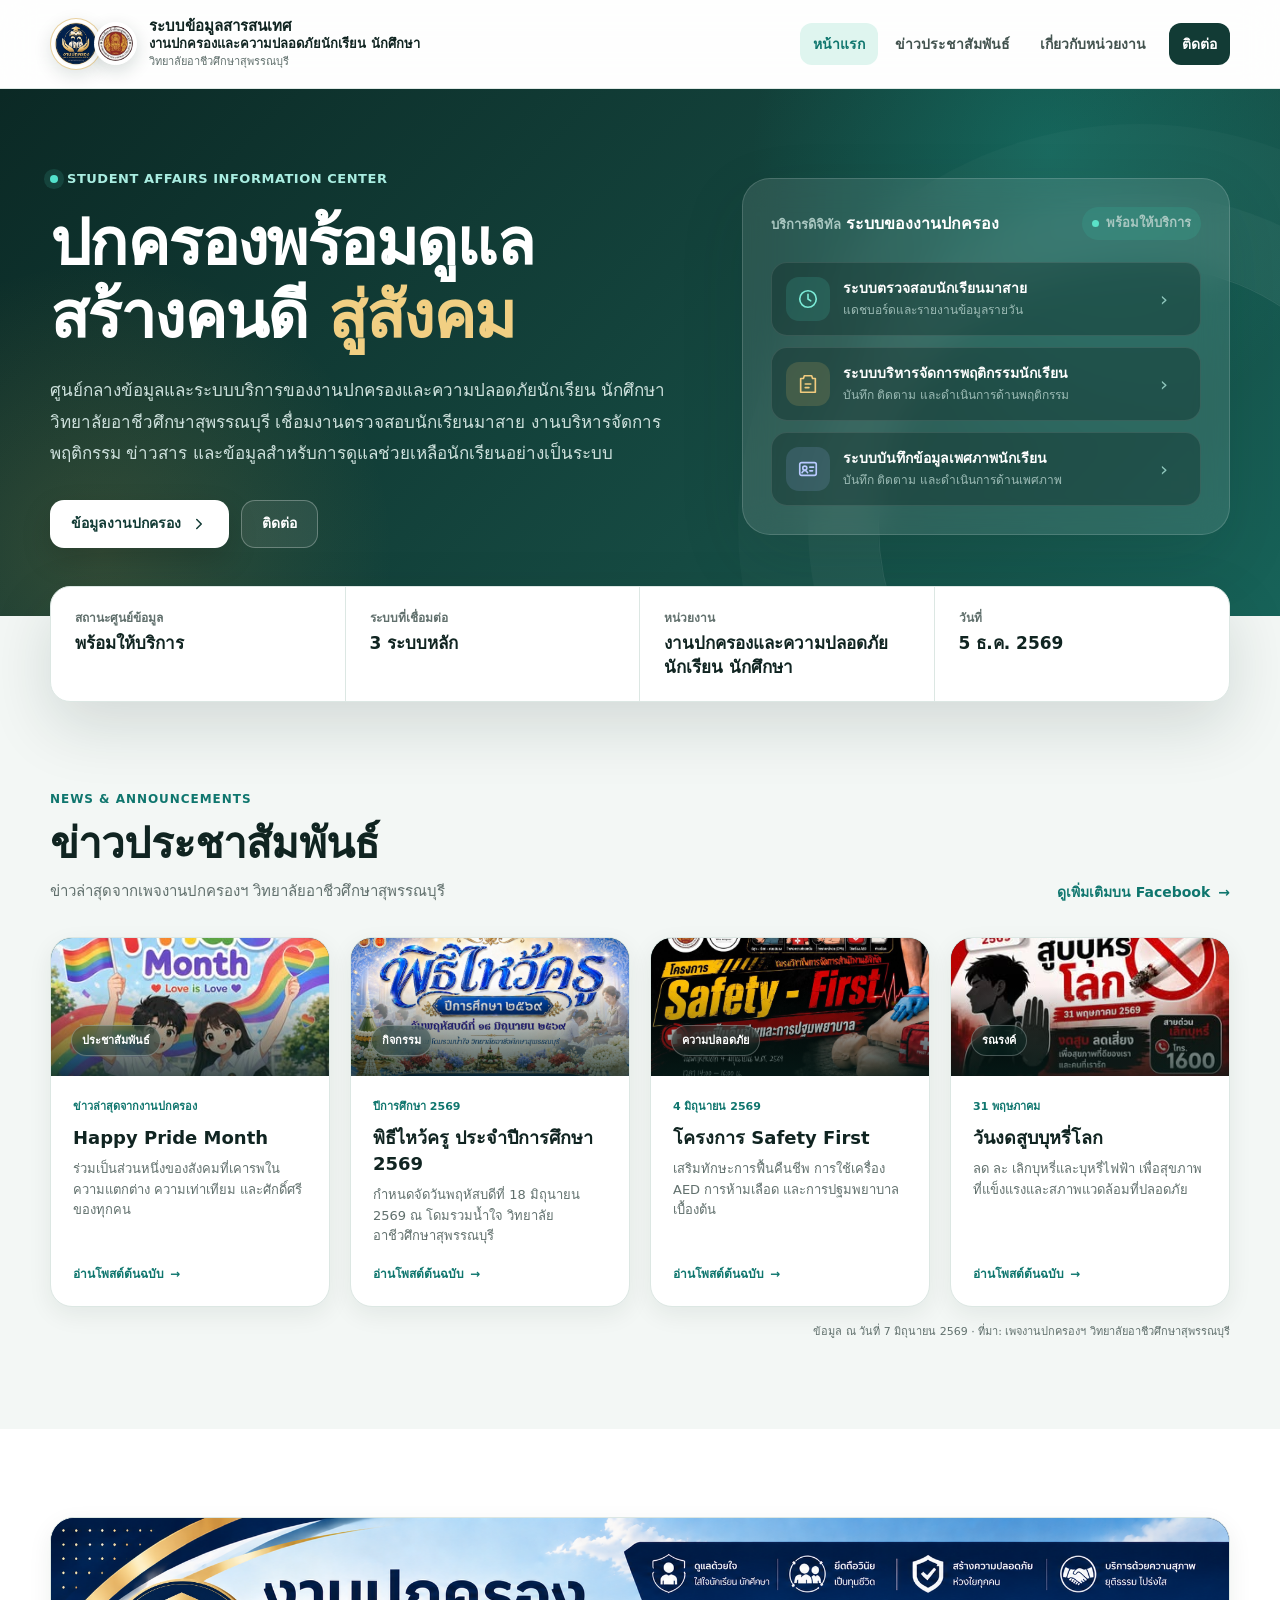
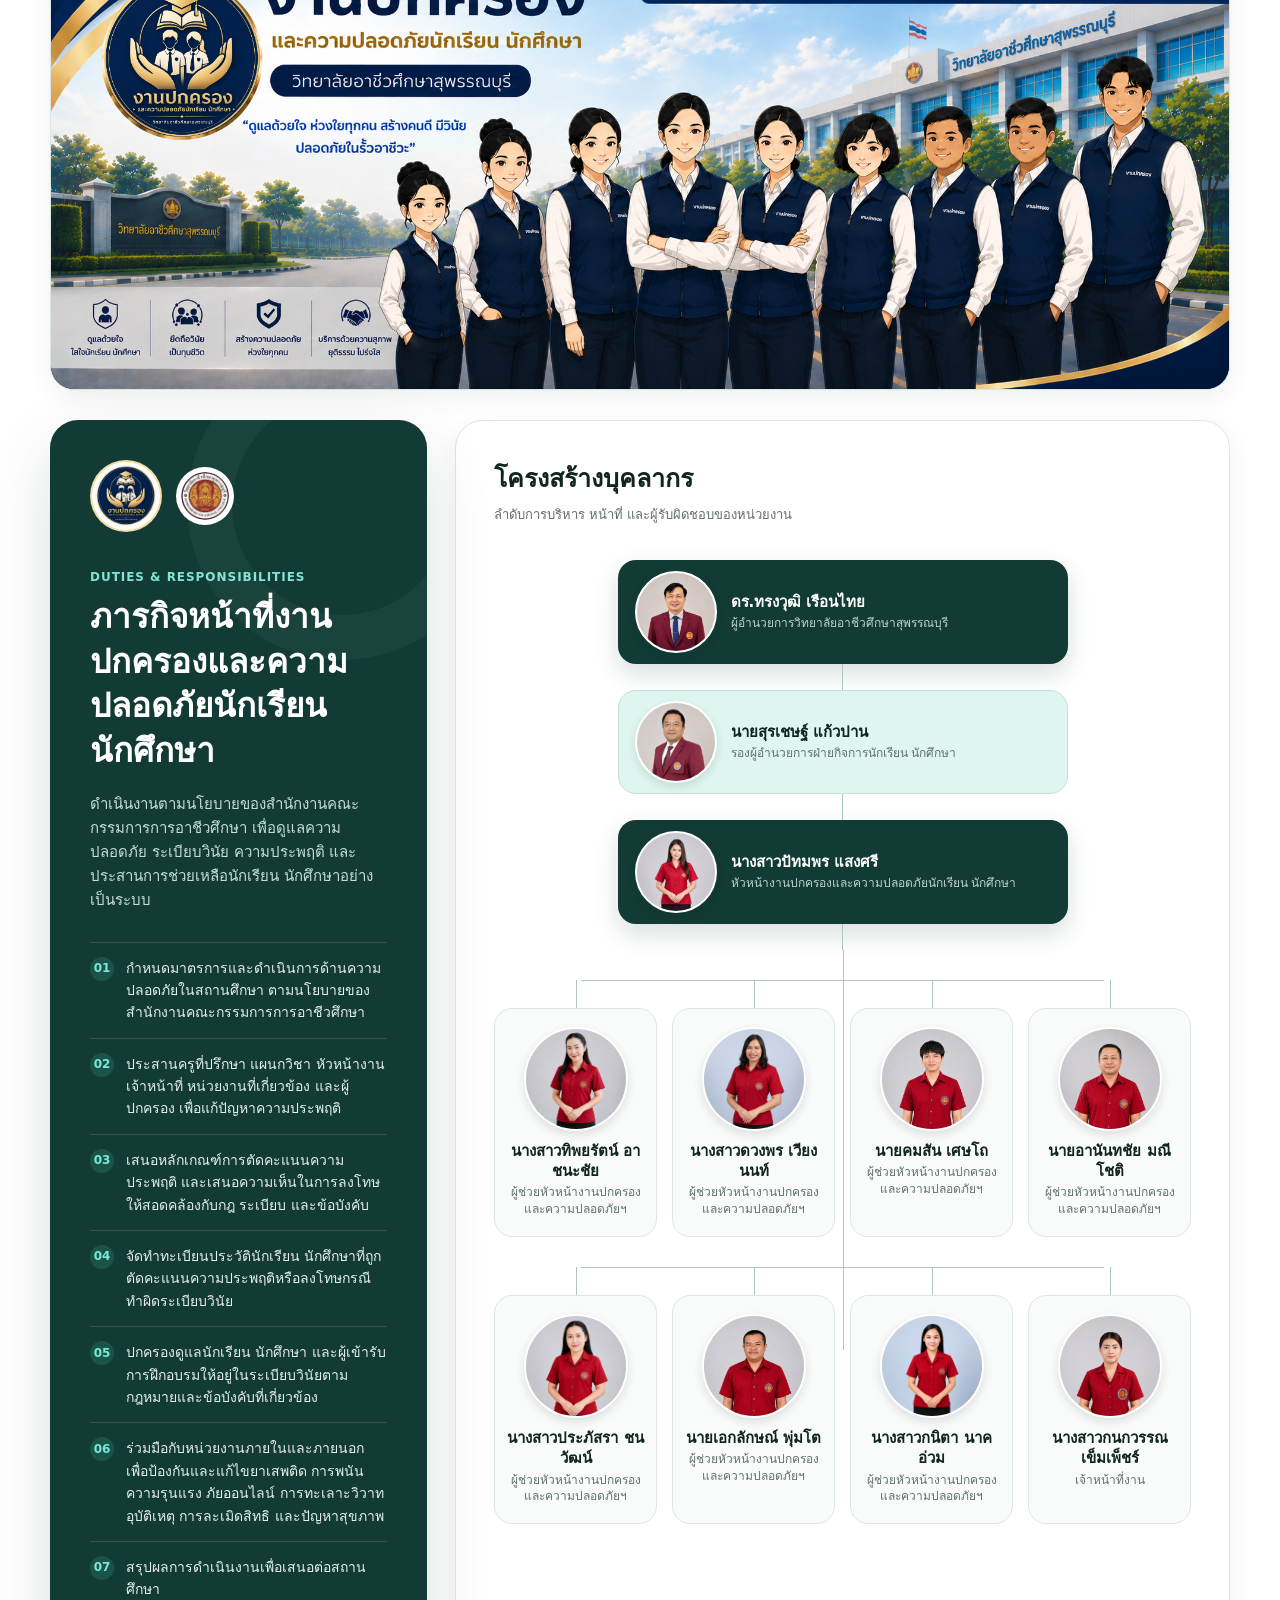
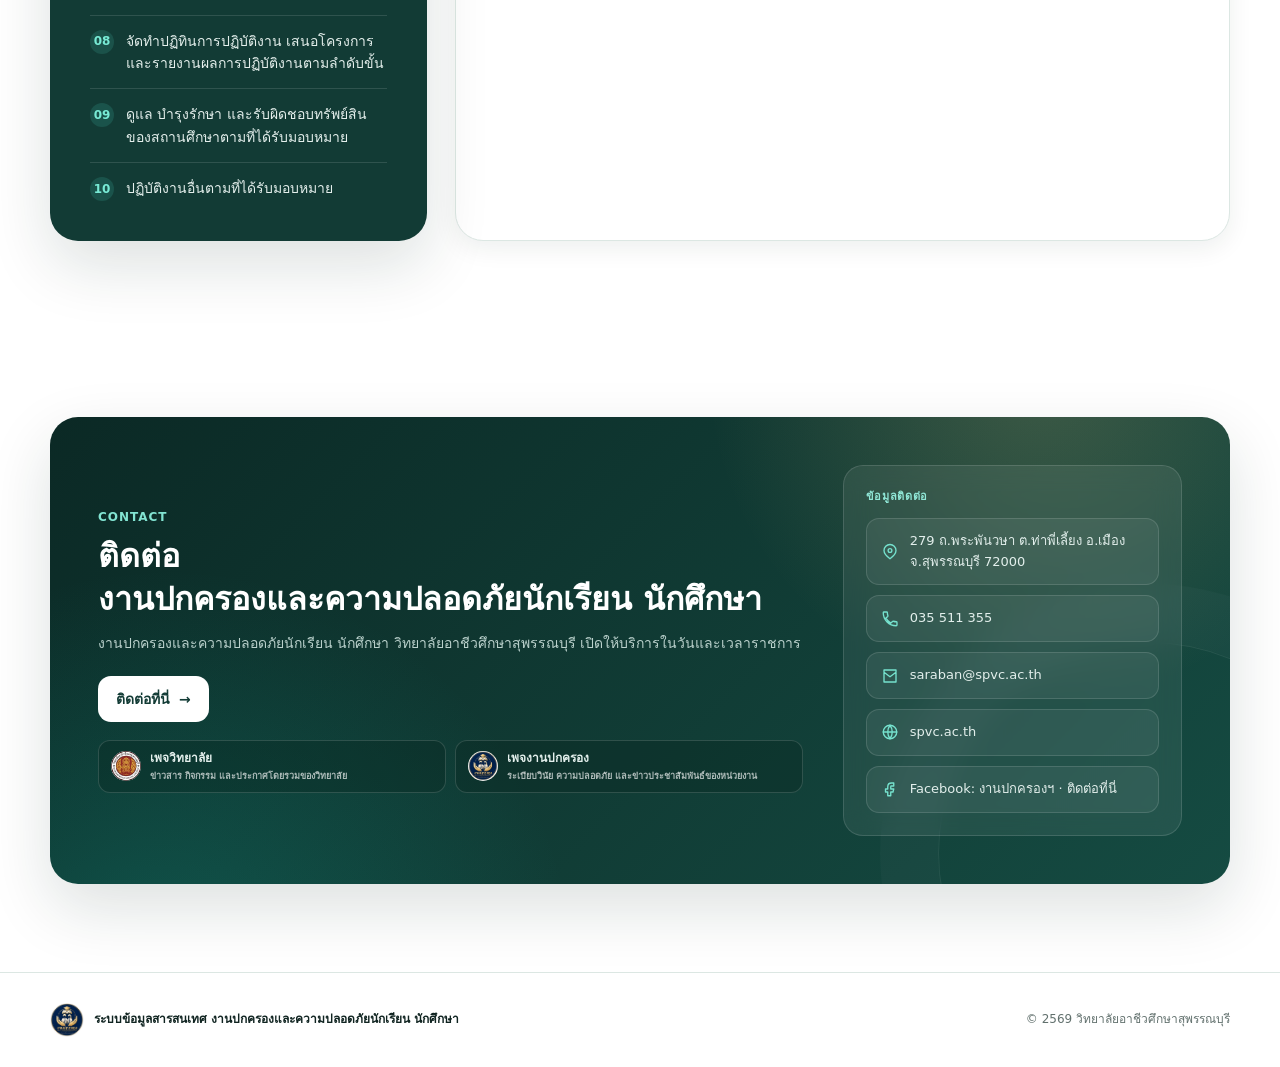
==== index.html @ fc7389e2 "html version 1" ====
<!doctype html>
<html lang="th">
<head>
  <meta charset="utf-8">
  <meta name="viewport" content="width=device-width, initial-scale=1">
  <meta name="theme-color" content="#102e2a">
  <meta name="description" content="ระบบข้อมูลสารสนเทศ งานปกครองและความปลอดภัยนักเรียน นักศึกษา วิทยาลัยอาชีวศึกษาสุพรรณบุรี">
  <title>ระบบข้อมูลสารสนเทศ | งานปกครองและความปลอดภัยนักเรียน นักศึกษา</title>
  <style>
    :root {
      --ink: #102421;
      --muted: #61706d;
      --paper: #ffffff;
      --canvas: #f3f7f5;
      --line: #dce7e3;
      --forest: #123b35;
      --forest-deep: #0b2925;
      --teal: #0f766e;
      --teal-bright: #14b8a6;
      --mint: #dff5ef;
      --gold: #d4a64a;
      --gold-soft: #faefd4;
      --blue: #3b70d4;
      --blue-soft: #e8effc;
      --shadow-sm: 0 8px 24px rgba(16, 36, 33, 0.07);
      --shadow-lg: 0 24px 64px rgba(11, 41, 37, 0.14);
      --radius: 22px;
      color-scheme: light;
      font-family: "Noto Sans Thai", "Leelawadee UI", Tahoma, ui-sans-serif, system-ui, sans-serif;
    }

    * {
      box-sizing: border-box;
    }

    html {
      scroll-behavior: smooth;
    }

    body {
      margin: 0;
      background: var(--canvas);
      color: var(--ink);
      line-height: 1.6;
    }

    body.menu-open {
      overflow: hidden;
    }

    a {
      color: inherit;
      text-decoration: none;
    }

    button {
      font: inherit;
    }

    img {
      display: block;
      max-width: 100%;
    }

    .container {
      width: min(1180px, calc(100% - 40px));
      margin: 0 auto;
    }

    .site-header {
      position: sticky;
      z-index: 50;
      top: 0;
      border-bottom: 1px solid rgba(220, 231, 227, 0.88);
      background: rgba(255, 255, 255, 0.88);
      backdrop-filter: blur(18px);
    }

    .header-inner {
      display: flex;
      min-height: 88px;
      align-items: center;
      justify-content: space-between;
      gap: 28px;
    }

    .brand {
      display: flex;
      min-width: 0;
      align-items: center;
      gap: 12px;
    }

    .brand-logos {
      display: flex;
      flex: 0 0 auto;
      align-items: center;
    }

    .brand-mark {
      width: 52px;
      height: 52px;
      padding: 3px;
      border: 1px solid rgba(212, 166, 74, 0.52);
      border-radius: 50%;
      background: #fff;
      object-fit: cover;
      box-shadow: 0 6px 18px rgba(11, 41, 37, 0.12);
    }

    .brand-mark.college {
      width: 43px;
      height: 43px;
      margin-left: -8px;
      border-color: #fff;
      box-shadow: 0 6px 18px rgba(11, 41, 37, 0.16);
    }

    .brand-copy {
      min-width: 0;
    }

    .brand-copy strong {
      display: block;
      max-width: 390px;
      font-size: 15px;
      line-height: 1.25;
    }

    .brand-copy span,
    .brand-copy small {
      display: block;
    }

    .brand-copy span {
      color: var(--ink);
      font-size: 13px;
      font-weight: 800;
      line-height: 1.3;
    }

    .brand-copy small {
      color: var(--muted);
      font-size: 11px;
    }

    .main-nav {
      display: flex;
      align-items: center;
      gap: 4px;
    }

    .main-nav a {
      padding: 10px 13px;
      border-radius: 12px;
      color: #43534f;
      font-size: 14px;
      font-weight: 700;
      transition: 180ms ease;
    }

    .main-nav a:hover,
    .main-nav a.active {
      background: var(--mint);
      color: var(--teal);
    }

    .nav-cta {
      margin-left: 6px;
      background: var(--forest) !important;
      color: #fff !important;
    }

    .nav-cta:hover {
      background: var(--teal) !important;
      transform: translateY(-1px);
    }

    .menu-button {
      display: none;
      width: 44px;
      height: 44px;
      align-items: center;
      justify-content: center;
      border: 1px solid var(--line);
      border-radius: 12px;
      background: #fff;
      color: var(--forest);
      cursor: pointer;
    }

    .hero {
      position: relative;
      overflow: hidden;
      padding: 76px 0 68px;
      background:
        radial-gradient(circle at 82% 12%, rgba(20, 184, 166, 0.26), transparent 26%),
        radial-gradient(circle at 8% 88%, rgba(212, 166, 74, 0.18), transparent 23%),
        linear-gradient(135deg, var(--forest-deep), #164b43 64%, #176359);
      color: #fff;
    }

    .hero::after {
      position: absolute;
      right: -120px;
      bottom: -170px;
      width: 520px;
      height: 520px;
      border: 1px solid rgba(255, 255, 255, 0.1);
      border-radius: 50%;
      box-shadow:
        0 0 0 70px rgba(255, 255, 255, 0.035),
        0 0 0 140px rgba(255, 255, 255, 0.025);
      content: "";
    }

    .hero-grid {
      position: relative;
      z-index: 1;
      display: grid;
      grid-template-columns: minmax(0, 1.12fr) minmax(360px, 0.88fr);
      align-items: center;
      gap: 70px;
    }

    .eyebrow {
      display: inline-flex;
      align-items: center;
      gap: 9px;
      margin-bottom: 18px;
      color: #a9ede1;
      font-size: 13px;
      font-weight: 800;
      letter-spacing: 0.04em;
    }

    .eyebrow-dot {
      width: 8px;
      height: 8px;
      border-radius: 50%;
      background: #53e2cc;
      box-shadow: 0 0 0 6px rgba(83, 226, 204, 0.12);
    }

    .hero h1 {
      max-width: 720px;
      margin: 0;
      font-size: clamp(40px, 5vw, 66px);
      font-weight: 800;
      line-height: 1.14;
      letter-spacing: -0.025em;
    }

    .hero h1 span {
      color: #f1cf83;
    }

    .hero-lead {
      max-width: 670px;
      margin: 22px 0 0;
      color: #cde0dc;
      font-size: 17px;
      line-height: 1.85;
    }

    .hero-actions {
      display: flex;
      flex-wrap: wrap;
      gap: 12px;
      margin-top: 30px;
    }

    .button {
      display: inline-flex;
      min-height: 48px;
      align-items: center;
      justify-content: center;
      gap: 9px;
      padding: 0 20px;
      border: 1px solid transparent;
      border-radius: 14px;
      font-size: 14px;
      font-weight: 800;
      transition: 180ms ease;
    }

    .button:hover {
      transform: translateY(-2px);
    }

    .button-primary {
      background: #fff;
      color: var(--forest);
      box-shadow: 0 12px 30px rgba(0, 0, 0, 0.16);
    }

    .button-ghost {
      border-color: rgba(255, 255, 255, 0.28);
      background: rgba(255, 255, 255, 0.08);
      color: #fff;
    }

    .button svg,
    .text-link svg {
      width: 18px;
      height: 18px;
      fill: none;
      stroke: currentColor;
      stroke-linecap: round;
      stroke-linejoin: round;
      stroke-width: 2;
    }

    .hero-panel {
      position: relative;
      padding: 28px;
      border: 1px solid rgba(255, 255, 255, 0.15);
      border-radius: 28px;
      background: rgba(255, 255, 255, 0.1);
      box-shadow: var(--shadow-lg);
      backdrop-filter: blur(16px);
    }

    .hero-panel-head {
      display: flex;
      align-items: center;
      justify-content: space-between;
      gap: 18px;
      margin-bottom: 22px;
    }

    .hero-panel-head span {
      color: #a9c7c1;
      font-size: 13px;
      font-weight: 700;
    }

    .hero-panel-head strong {
      font-size: 16px;
    }

    .status-pill {
      display: inline-flex;
      align-items: center;
      gap: 7px;
      padding: 6px 10px;
      border-radius: 999px;
      background: rgba(55, 212, 178, 0.14);
      color: #8cf0dd;
      font-size: 11px;
      font-weight: 800;
    }

    .status-pill::before {
      width: 7px;
      height: 7px;
      border-radius: 50%;
      background: #5be2c8;
      content: "";
    }

    .hero-system-list {
      display: grid;
      gap: 11px;
    }

    .hero-system {
      display: grid;
      grid-template-columns: 44px minmax(0, 1fr) 26px;
      align-items: center;
      gap: 13px;
      padding: 14px;
      border: 1px solid rgba(255, 255, 255, 0.1);
      border-radius: 16px;
      background: rgba(7, 33, 29, 0.32);
      transition: 180ms ease;
    }

    .hero-system:hover {
      border-color: rgba(108, 235, 214, 0.38);
      background: rgba(7, 33, 29, 0.5);
      transform: translateX(3px);
    }

    .hero-system-icon {
      display: grid;
      width: 44px;
      height: 44px;
      place-items: center;
      border-radius: 13px;
      background: rgba(83, 226, 204, 0.14);
      color: #7cebd7;
    }

    .hero-system-icon svg {
      width: 22px;
      height: 22px;
      fill: none;
      stroke: currentColor;
      stroke-linecap: round;
      stroke-linejoin: round;
      stroke-width: 1.8;
    }

    .hero-system.behavior .hero-system-icon {
      background: rgba(247, 198, 103, 0.15);
      color: #f2cb7e;
    }

    .hero-system.identity .hero-system-icon {
      background: rgba(164, 190, 255, 0.15);
      color: #b9caff;
    }

    .hero-system strong,
    .hero-system small {
      display: block;
    }

    .hero-system strong {
      font-size: 14px;
    }

    .hero-system small {
      margin-top: 2px;
      color: #9dbcb6;
      font-size: 12px;
    }

    .hero-system-arrow {
      color: #8fc7bd;
      font-size: 20px;
    }

    .quick-strip {
      position: relative;
      z-index: 3;
      margin-top: -30px;
    }

    .quick-strip-inner {
      display: grid;
      grid-template-columns: repeat(4, 1fr);
      overflow: hidden;
      border: 1px solid var(--line);
      border-radius: 20px;
      background: #fff;
      box-shadow: var(--shadow-lg);
    }

    .quick-stat {
      padding: 22px 24px;
      border-right: 1px solid var(--line);
    }

    .quick-stat:last-child {
      border-right: 0;
    }

    .quick-stat span,
    .quick-stat strong {
      display: block;
    }

    .quick-stat span {
      color: var(--muted);
      font-size: 12px;
      font-weight: 700;
    }

    .quick-stat strong {
      margin-top: 4px;
      font-size: 17px;
      line-height: 1.4;
    }

    .section {
      padding: 88px 0;
    }

    .section-white {
      background: #fff;
    }

    .section-heading {
      display: flex;
      align-items: flex-end;
      justify-content: space-between;
      gap: 30px;
      margin-bottom: 34px;
    }

    .section-label {
      display: block;
      margin-bottom: 8px;
      color: var(--teal);
      font-size: 12px;
      font-weight: 900;
      letter-spacing: 0.08em;
      text-transform: uppercase;
    }

    .section-heading h2 {
      margin: 0;
      font-size: clamp(28px, 4vw, 42px);
      line-height: 1.25;
      letter-spacing: -0.02em;
    }

    .section-heading p {
      max-width: 560px;
      margin: 9px 0 0;
      color: var(--muted);
      font-size: 15px;
    }

    .text-link {
      display: inline-flex;
      flex: 0 0 auto;
      align-items: center;
      gap: 8px;
      color: var(--teal);
      font-size: 14px;
      font-weight: 800;
    }

    .systems-grid {
      display: grid;
      grid-template-columns: repeat(2, minmax(0, 1fr));
      gap: 22px;
    }

    .system-card {
      position: relative;
      display: flex;
      min-height: 360px;
      overflow: hidden;
      flex-direction: column;
      justify-content: space-between;
      padding: 34px;
      border: 1px solid var(--line);
      border-radius: 26px;
      background: var(--paper);
      box-shadow: var(--shadow-sm);
      transition: 220ms ease;
    }

    .system-card:hover {
      border-color: #b9d8d0;
      box-shadow: 0 22px 50px rgba(16, 36, 33, 0.12);
      transform: translateY(-5px);
    }

    .system-card::after {
      position: absolute;
      z-index: 0;
      top: -70px;
      right: -50px;
      width: 230px;
      height: 230px;
      border-radius: 50%;
      background: var(--mint);
      content: "";
      opacity: 0.75;
    }

    .system-card.behavior::after {
      background: var(--blue-soft);
    }

    .system-card-top,
    .system-card-bottom {
      position: relative;
      z-index: 1;
    }

    .system-card-top {
      display: flex;
      align-items: flex-start;
      justify-content: space-between;
      gap: 20px;
    }

    .system-number {
      color: #b2c0bd;
      font-size: 14px;
      font-weight: 900;
      letter-spacing: 0.08em;
    }

    .system-icon {
      display: grid;
      width: 68px;
      height: 68px;
      place-items: center;
      border-radius: 20px;
      background: var(--forest);
      color: #fff;
      box-shadow: 0 12px 28px rgba(18, 59, 53, 0.22);
    }

    .behavior .system-icon {
      background: var(--blue);
      box-shadow: 0 12px 28px rgba(59, 112, 212, 0.22);
    }

    .system-icon svg {
      width: 31px;
      height: 31px;
      fill: none;
      stroke: currentColor;
      stroke-linecap: round;
      stroke-linejoin: round;
      stroke-width: 1.7;
    }

    .system-card h3 {
      max-width: 450px;
      margin: 38px 0 10px;
      font-size: 26px;
      line-height: 1.35;
    }

    .system-card p {
      max-width: 500px;
      margin: 0;
      color: var(--muted);
      font-size: 14px;
    }

    .system-card-bottom {
      display: flex;
      align-items: center;
      justify-content: space-between;
      gap: 16px;
      margin-top: 32px;
    }

    .system-status {
      display: inline-flex;
      align-items: center;
      gap: 7px;
      color: #3e504c;
      font-size: 12px;
      font-weight: 800;
    }

    .system-status::before {
      width: 8px;
      height: 8px;
      border-radius: 50%;
      background: #22a884;
      box-shadow: 0 0 0 5px rgba(34, 168, 132, 0.1);
      content: "";
    }

    .system-status.pending::before {
      background: #d4a64a;
      box-shadow: 0 0 0 5px rgba(212, 166, 74, 0.12);
    }

    .system-enter {
      display: inline-flex;
      align-items: center;
      gap: 8px;
      color: var(--teal);
      font-size: 14px;
      font-weight: 900;
    }

    .behavior .system-enter {
      color: var(--blue);
    }

    .about-grid {
      display: grid;
      grid-template-columns: minmax(330px, 0.72fr) minmax(0, 1.48fr);
      align-items: stretch;
      gap: 28px;
    }

    .about-panel {
      position: relative;
      overflow: hidden;
      padding: 40px;
      border-radius: 28px;
      background: var(--forest);
      color: #fff;
      box-shadow: var(--shadow-lg);
    }

    .about-panel::before {
      position: absolute;
      top: -70px;
      right: -70px;
      width: 220px;
      height: 220px;
      border: 45px solid rgba(255, 255, 255, 0.04);
      border-radius: 50%;
      content: "";
    }

    .about-logos {
      display: flex;
      align-items: center;
      gap: 14px;
      margin-bottom: 36px;
    }

    .about-logos img {
      width: 72px;
      height: 72px;
      padding: 3px;
      border: 2px solid rgba(241, 207, 131, 0.72);
      border-radius: 50%;
      background: #fff;
      object-fit: cover;
    }

    .about-logos img:last-child {
      width: 58px;
      height: 58px;
      border-color: rgba(255, 255, 255, 0.7);
    }

    .about-panel h2 {
      margin: 0;
      font-size: 33px;
      line-height: 1.35;
    }

    .about-panel p {
      margin: 18px 0 0;
      color: #c7dcd7;
      font-size: 15px;
    }

    .mission-list {
      display: grid;
      gap: 14px;
      margin-top: 30px;
    }

    .mission-item {
      display: flex;
      align-items: flex-start;
      gap: 12px;
      padding-top: 14px;
      border-top: 1px solid rgba(255, 255, 255, 0.12);
      color: #e4efec;
      font-size: 14px;
      line-height: 1.6;
    }

    .mission-item span {
      display: grid;
      width: 24px;
      height: 24px;
      flex: 0 0 auto;
      place-items: center;
      border-radius: 50%;
      background: rgba(83, 226, 204, 0.14);
      color: #78ead5;
      font-size: 12px;
      font-weight: 900;
    }

    .organization {
      padding: 38px;
      border: 1px solid var(--line);
      border-radius: 28px;
      background: #fff;
      box-shadow: var(--shadow-sm);
    }

    .organization h3 {
      margin: 0 0 6px;
      font-size: 25px;
    }

    .organization > p {
      margin: 0 0 34px;
      color: var(--muted);
      font-size: 13px;
    }

    .org-chart {
      display: grid;
      gap: 24px;
      text-align: center;
    }

    .org-level {
      display: flex;
      flex-wrap: wrap;
      justify-content: center;
      gap: 16px;
    }

    .org-node {
      width: 190px;
      padding: 18px 14px;
      border: 1px solid var(--line);
      border-radius: 20px;
      background: #f9fbfa;
      box-shadow: var(--shadow-sm);
    }

    .org-node.primary {
      width: 220px;
      border-color: transparent;
      background: var(--forest);
      color: #fff;
      box-shadow: 0 12px 28px rgba(18, 59, 53, 0.16);
    }

    .org-node strong,
    .org-node span {
      display: block;
    }

    .org-node strong {
      margin-top: 12px;
      font-size: 14px;
    }

    .org-node span {
      margin-top: 3px;
      color: var(--muted);
      font-size: 12px;
    }

    .org-node.primary span {
      color: #bcd4cf;
    }

    .org-connector {
      width: 1px;
      height: 28px;
      margin: -10px auto;
      background: #b9cbc6;
    }

    .org-avatar {
      width: 92px;
      height: 92px;
      margin: 0 auto;
      border: 3px solid #fff;
      border-radius: 50%;
      background-image: url("assets/organization/staff-avatar-sheet.png");
      background-repeat: no-repeat;
      background-size: 500% 200%;
      box-shadow: 0 8px 20px rgba(16, 36, 33, 0.15);
    }

    .avatar-1 { background-position: 0% 0%; }
    .avatar-2 { background-position: 25% 0%; }
    .avatar-3 { background-position: 50% 0%; }
    .avatar-4 { background-position: 75% 0%; }
    .avatar-5 { background-position: 100% 0%; }
    .avatar-6 { background-position: 0% 100%; }
    .avatar-7 { background-position: 25% 100%; }
    .avatar-8 { background-position: 50% 100%; }
    .avatar-9 { background-position: 75% 100%; }
    .avatar-10 { background-position: 100% 100%; }

    .org-role {
      display: inline-flex !important;
      margin-top: 8px !important;
      padding: 4px 8px;
      border-radius: 999px;
      background: var(--mint);
      color: var(--teal) !important;
      font-size: 10px !important;
      font-weight: 900;
    }

    .org-node.primary .org-role {
      background: rgba(83, 226, 204, 0.14);
      color: #8ae7d7 !important;
    }

    .sample-note {
      display: inline-flex;
      align-items: center;
      gap: 7px;
      margin-top: 10px;
      padding: 6px 10px;
      border-radius: 999px;
      background: var(--gold-soft);
      color: #8a6118;
      font-size: 11px;
      font-weight: 800;
    }

    .compact-org {
      display: grid;
      gap: 0;
      margin-top: 24px;
    }

    .compact-level {
      display: flex;
      justify-content: center;
    }

    .compact-person {
      display: grid;
      grid-template-columns: 82px minmax(0, 1fr);
      align-items: center;
      gap: 14px;
      width: min(100%, 450px);
      min-height: 102px;
      padding: 10px 16px;
      border: 1px solid var(--line);
      border-radius: 18px;
      background: #f9fbfa;
    }

    .compact-person.leader {
      border-color: #c8ded8;
      background: var(--mint);
    }

    .compact-person.head {
      border-color: transparent;
      background: var(--forest);
      color: #fff;
      box-shadow: 0 10px 24px rgba(18, 59, 53, 0.16);
    }

    .compact-person.head span {
      color: #bcd4cf;
    }

    .compact-avatar {
      width: 82px;
      height: 82px;
      border: 2px solid #fff;
      border-radius: 50%;
      background: #eef4f2;
      object-fit: cover;
      object-position: center top;
      box-shadow: 0 4px 10px rgba(16, 36, 33, 0.12);
    }

    .compact-person strong,
    .compact-person span {
      display: block;
    }

    .compact-person strong {
      font-size: 15px;
      line-height: 1.35;
    }

    .compact-person span {
      margin-top: 3px;
      color: var(--muted);
      font-size: 12px;
      line-height: 1.4;
    }

    .compact-staff {
      position: relative;
      display: grid;
      gap: 30px;
      padding-top: 30px;
    }

    .compact-staff::before {
      position: absolute;
      top: 0;
      bottom: 174px;
      left: 50%;
      width: 1px;
      background: #aec6c0;
      content: "";
    }

    .compact-staff-row {
      position: relative;
      display: grid;
      gap: 15px;
      padding-top: 28px;
    }

    .compact-staff-row.four {
      grid-template-columns: repeat(4, minmax(0, 1fr));
    }

    .compact-staff-row.three {
      grid-template-columns: repeat(3, minmax(0, 1fr));
      margin-inline: 11%;
    }

    .compact-staff-row.four + .compact-staff-row.four {
      margin-inline: 0;
    }

    .compact-staff-row::before {
      position: absolute;
      top: 0;
      right: calc(100% / 8);
      left: calc(100% / 8);
      height: 1px;
      background: #aec6c0;
      content: "";
    }

    .compact-staff-row.three::before {
      right: calc(100% / 6);
      left: calc(100% / 6);
    }

    .compact-staff-row .compact-person {
      position: relative;
      display: flex;
      width: auto;
      min-width: 0;
      min-height: 178px;
      flex-direction: column;
      justify-content: flex-start;
      gap: 10px;
      padding: 18px 10px;
      text-align: center;
    }

    .compact-staff-row .compact-avatar {
      width: 104px;
      height: 104px;
      flex: 0 0 auto;
    }

    .compact-staff-row .compact-person::before {
      position: absolute;
      top: -29px;
      left: 50%;
      width: 1px;
      height: 28px;
      background: #aec6c0;
      content: "";
    }

    .compact-duty {
      color: var(--muted) !important;
      font-size: 11px !important;
      line-height: 1.4 !important;
    }

    .compact-connector {
      width: 1px;
      height: 26px;
      margin: 0 auto;
      background: #aec6c0;
    }

    .unit-banner {
      margin: 0 0 30px;
      overflow: hidden;
      border: 1px solid var(--line);
      border-radius: 24px;
      background: #071f4c;
      box-shadow: var(--shadow-sm);
    }

    .unit-banner img {
      display: block;
      width: 100%;
      height: auto;
      aspect-ratio: 1983 / 793;
      object-fit: cover;
    }

    .news-grid {
      display: grid;
      grid-template-columns: repeat(4, minmax(0, 1fr));
      gap: 20px;
    }

    .news-card {
      display: flex;
      min-height: 310px;
      overflow: hidden;
      flex-direction: column;
      border: 1px solid var(--line);
      border-radius: 22px;
      background: #fff;
      box-shadow: var(--shadow-sm);
      transition: 180ms ease;
    }

    .news-card:hover {
      box-shadow: 0 18px 40px rgba(16, 36, 33, 0.11);
      transform: translateY(-4px);
    }

    .news-visual {
      position: relative;
      display: flex;
      min-height: 138px;
      overflow: hidden;
      align-items: flex-end;
      padding: 20px;
      background: var(--forest);
      color: #fff;
    }

    .news-visual::after {
      position: absolute;
      inset: 0;
      background: linear-gradient(180deg, transparent 35%, rgba(7, 31, 28, 0.74));
      content: "";
    }

    .news-visual img {
      position: absolute;
      inset: 0;
      width: 100%;
      height: 100%;
      object-fit: cover;
    }

    .news-badge {
      position: relative;
      z-index: 1;
      padding: 6px 10px;
      border: 1px solid rgba(255, 255, 255, 0.25);
      border-radius: 999px;
      background: rgba(8, 47, 42, 0.34);
      font-size: 11px;
      font-weight: 800;
      backdrop-filter: blur(8px);
    }

    .news-body {
      display: flex;
      flex: 1;
      flex-direction: column;
      padding: 22px;
    }

    .news-date {
      color: var(--teal);
      font-size: 11px;
      font-weight: 900;
    }

    .news-card h3 {
      margin: 9px 0 8px;
      font-size: 18px;
      line-height: 1.45;
    }

    .news-card p {
      margin: 0;
      color: var(--muted);
      font-size: 13px;
    }

    .news-more {
      display: inline-flex;
      align-items: center;
      gap: 6px;
      margin-top: auto;
      padding-top: 18px;
      color: var(--teal);
      font-size: 12px;
      font-weight: 900;
    }

    .news-source {
      margin-top: 16px;
      color: var(--muted);
      font-size: 11px;
      text-align: right;
    }

    .contact-banner {
      position: relative;
      display: grid;
      grid-template-columns: minmax(0, 1.35fr) minmax(280px, 0.65fr);
      overflow: hidden;
      align-items: stretch;
      gap: 40px;
      padding: 48px;
      border-radius: 28px;
      background:
        radial-gradient(circle at 10% 120%, rgba(20, 184, 166, 0.24), transparent 34%),
        radial-gradient(circle at 84% -10%, rgba(241, 207, 131, 0.2), transparent 30%),
        linear-gradient(135deg, #0b2925, #154b42);
      color: #fff;
      box-shadow: var(--shadow-lg);
    }

    .contact-banner::after {
      position: absolute;
      right: -130px;
      bottom: -180px;
      width: 420px;
      height: 420px;
      border: 1px solid rgba(255, 255, 255, 0.08);
      border-radius: 50%;
      box-shadow: 0 0 0 58px rgba(255, 255, 255, 0.025);
      content: "";
    }

    .contact-main,
    .contact-panel {
      position: relative;
      z-index: 1;
    }

    .contact-main {
      display: flex;
      flex-direction: column;
      justify-content: center;
    }

    .contact-panel {
      padding: 22px;
      border: 1px solid rgba(255, 255, 255, 0.13);
      border-radius: 20px;
      background: rgba(255, 255, 255, 0.07);
      backdrop-filter: blur(12px);
    }

    .contact-panel-title {
      display: block;
      margin-bottom: 12px;
      color: #91e8d8;
      font-size: 11px;
      font-weight: 900;
      letter-spacing: .06em;
      text-transform: uppercase;
    }

    .contact-banner h2 {
      margin: 0;
      font-size: 32px;
      line-height: 1.35;
    }

    .contact-banner p {
      margin: 10px 0 0;
      color: #bad1cc;
      font-size: 14px;
    }

    .contact-cta {
      display: inline-flex;
      align-self: flex-start;
      min-height: 46px;
      align-items: center;
      gap: 9px;
      margin-top: 22px;
      padding: 0 18px;
      border-radius: 13px;
      background: #fff;
      color: var(--forest);
      font-size: 14px;
      font-weight: 900;
      transition: 180ms ease;
    }

    .contact-cta:hover {
      background: #dff5ef;
      transform: translateY(-2px);
    }

    .contact-list {
      display: grid;
      gap: 10px;
    }

    .contact-channels {
      display: grid;
      grid-template-columns: repeat(2, minmax(0, 1fr));
      gap: 9px;
      margin-top: 18px;
    }

    .contact-channel {
      display: flex;
      align-items: center;
      gap: 9px;
      padding: 10px 12px;
      border: 1px solid rgba(255, 255, 255, 0.14);
      border-radius: 12px;
      background: rgba(7, 33, 29, 0.3);
      color: #e3efec;
      font-size: 11px;
      font-weight: 800;
      transition: 180ms ease;
    }

    .contact-channel:hover {
      border-color: rgba(118, 226, 206, 0.42);
      background: rgba(255, 255, 255, 0.12);
    }

    .contact-channel img {
      width: 30px;
      height: 30px;
      flex: 0 0 auto;
      border-radius: 50%;
      background: #fff;
      object-fit: cover;
    }

    .contact-channel strong,
    .contact-channel small {
      display: block;
    }

    .contact-channel strong {
      font-size: 12px;
      line-height: 1.3;
    }

    .contact-channel small {
      margin-top: 3px;
      color: rgba(255, 255, 255, 0.66);
      font-size: 9px;
      font-weight: 600;
      line-height: 1.35;
    }

    .contact-item {
      display: flex;
      align-items: center;
      gap: 11px;
      padding: 12px 14px;
      border: 1px solid rgba(255, 255, 255, 0.13);
      border-radius: 13px;
      background: rgba(255, 255, 255, 0.06);
      color: #e3efec;
      font-size: 13px;
    }

    a.contact-item {
      transition: 180ms ease;
    }

    a.contact-item:hover {
      border-color: rgba(118, 226, 206, 0.42);
      background: rgba(255, 255, 255, 0.11);
      transform: translateX(3px);
    }

    .contact-item svg {
      width: 18px;
      height: 18px;
      flex: 0 0 auto;
      fill: none;
      stroke: #76e2ce;
      stroke-linecap: round;
      stroke-linejoin: round;
      stroke-width: 1.8;
    }

    .site-footer {
      padding: 30px 0;
      border-top: 1px solid var(--line);
      background: #fff;
    }

    .footer-inner {
      display: flex;
      align-items: center;
      justify-content: space-between;
      gap: 20px;
      color: var(--muted);
      font-size: 12px;
    }

    .footer-brand {
      display: flex;
      align-items: center;
      gap: 10px;
      color: var(--ink);
      font-weight: 800;
    }

    .footer-brand img {
      width: 34px;
      height: 34px;
      border-radius: 50%;
      object-fit: cover;
    }

    .toast {
      position: fixed;
      z-index: 100;
      right: 24px;
      bottom: 24px;
      display: flex;
      max-width: 390px;
      align-items: flex-start;
      gap: 12px;
      padding: 16px 18px;
      border: 1px solid #c7d8d3;
      border-radius: 16px;
      background: #fff;
      box-shadow: var(--shadow-lg);
      opacity: 0;
      pointer-events: none;
      transform: translateY(16px);
      transition: 220ms ease;
    }

    .toast.show {
      opacity: 1;
      pointer-events: auto;
      transform: translateY(0);
    }

    .toast-icon {
      display: grid;
      width: 34px;
      height: 34px;
      flex: 0 0 auto;
      place-items: center;
      border-radius: 10px;
      background: var(--gold-soft);
      color: #9b6d16;
      font-weight: 900;
    }

    .toast strong,
    .toast span {
      display: block;
    }

    .toast strong {
      font-size: 14px;
    }

    .toast span {
      margin-top: 2px;
      color: var(--muted);
      font-size: 12px;
    }

    @media (max-width: 980px) {
      .menu-button {
        display: inline-flex;
      }

      .main-nav {
        position: fixed;
        z-index: 45;
        top: 88px;
        right: 0;
        left: 0;
        display: none;
        align-items: stretch;
        padding: 16px 20px 24px;
        border-bottom: 1px solid var(--line);
        background: #fff;
        box-shadow: 0 20px 36px rgba(16, 36, 33, 0.1);
      }

      .main-nav.open {
        display: grid;
      }

      .main-nav a {
        padding: 13px 14px;
      }

      .nav-cta {
        margin: 5px 0 0;
        text-align: center;
      }

      .hero-grid {
        grid-template-columns: 1fr;
        gap: 42px;
      }

      .hero-panel {
        max-width: 680px;
      }

      .quick-strip-inner {
        grid-template-columns: repeat(2, 1fr);
      }

      .quick-stat:nth-child(2) {
        border-right: 0;
      }

      .quick-stat:nth-child(-n + 2) {
        border-bottom: 1px solid var(--line);
      }

      .about-grid,
      .contact-banner {
        grid-template-columns: 1fr;
      }

      .news-grid {
        grid-template-columns: repeat(2, 1fr);
      }

    }

    @media (max-width: 700px) {
      .container {
        width: min(100% - 28px, 1180px);
      }

      .brand-copy small {
        display: none;
      }

      .brand-copy strong {
        max-width: 220px;
        font-size: 13px;
      }

      .brand-copy span {
        max-width: 220px;
        font-size: 11px;
      }

      .hero {
        padding: 58px 0 60px;
      }

      .hero h1 {
        font-size: clamp(36px, 11vw, 48px);
      }

      .hero-lead {
        font-size: 15px;
      }

      .hero-panel {
        padding: 20px;
      }

      .quick-stat {
        padding: 18px;
      }

      .quick-stat strong {
        font-size: 14px;
      }

      .section {
        padding: 68px 0;
      }

      .section-heading {
        display: block;
      }

      .section-heading .text-link {
        margin-top: 18px;
      }

      .systems-grid,
      .news-grid {
        grid-template-columns: 1fr;
      }

      .contact-channels {
        grid-template-columns: 1fr;
      }

      .compact-staff {
        gap: 9px;
        padding-top: 0;
      }

      .compact-staff::before,
      .compact-staff-row::before,
      .compact-staff-row .compact-person::before {
        display: none;
      }

      .compact-staff-row,
      .compact-staff-row.four,
      .compact-staff-row.three {
        grid-template-columns: 1fr;
        gap: 9px;
        margin-inline: 0;
        padding-top: 0;
      }

      .compact-staff-row .compact-person {
        display: grid;
        grid-template-columns: 54px minmax(0, 1fr);
        min-height: 76px;
        align-items: center;
        padding: 10px 12px;
        text-align: left;
      }

      .compact-staff-row .compact-avatar {
        width: 54px;
        height: 54px;
      }

      .system-card {
        min-height: 330px;
        padding: 26px;
      }

      .system-card h3 {
        margin-top: 30px;
        font-size: 23px;
      }

      .about-panel,
      .organization,
      .contact-banner {
        padding: 28px;
      }

      .unit-banner {
        margin-bottom: 18px;
        border-radius: 16px;
      }

      .org-row {
        grid-template-columns: 1fr;
      }

      .org-connector {
        display: none;
      }

      .contact-banner h2 {
        font-size: 27px;
      }

      .footer-inner {
        align-items: flex-start;
        flex-direction: column;
      }

      .toast {
        right: 14px;
        bottom: 14px;
        left: 14px;
      }
    }

    @media (prefers-reduced-motion: reduce) {
      html {
        scroll-behavior: auto;
      }

      *,
      *::before,
      *::after {
        transition-duration: 0.01ms !important;
      }
    }
  </style>
</head>
<body>
  <header class="site-header">
    <div class="container header-inner">
      <a class="brand" href="#home" aria-label="หน้าแรก ระบบข้อมูลสารสนเทศ งานปกครองและความปลอดภัยนักเรียน นักศึกษา วิทยาลัยอาชีวศึกษาสุพรรณบุรี">
        <span class="brand-logos">
          <img class="brand-mark" src="student-late-system/web-dashboard/assets/protection-logo.jpg" alt="ตรางานปกครองและความปลอดภัยนักเรียน นักศึกษา">
          <img class="brand-mark college" src="student-late-system/web-dashboard/assets/college-logo.jpg" alt="ตราวิทยาลัยอาชีวศึกษาสุพรรณบุรี">
        </span>
        <span class="brand-copy">
          <strong>ระบบข้อมูลสารสนเทศ</strong>
          <span>งานปกครองและความปลอดภัยนักเรียน นักศึกษา</span>
          <small>วิทยาลัยอาชีวศึกษาสุพรรณบุรี</small>
        </span>
      </a>

      <button class="menu-button" type="button" aria-label="เปิดเมนู" aria-expanded="false" id="menuButton">
        <svg width="22" height="22" viewBox="0 0 24 24" fill="none" stroke="currentColor" stroke-width="2" stroke-linecap="round">
          <path d="M4 7h16M4 12h16M4 17h16"/>
        </svg>
      </button>

      <nav class="main-nav" id="mainNav" aria-label="เมนูหลัก">
        <a class="active" href="#home">หน้าแรก</a>
        <a href="#news">ข่าวประชาสัมพันธ์</a>
        <a href="#about">เกี่ยวกับหน่วยงาน</a>
        <!-- <a href="#organization">โครงสร้างองค์กร</a> -->
        <a class="nav-cta" href="#contact">ติดต่อ</a>
        <!-- <a class="nav-cta" href="#systems">เข้าสู่ระบบบริการ</a> -->
      </nav>
    </div>
  </header>

  <main>
    <section class="hero" id="home">
      <div class="container hero-grid">
        <div>
          <div class="eyebrow"><span class="eyebrow-dot"></span>STUDENT AFFAIRS INFORMATION CENTER</div>
          <h1>ปกครองพร้อมดูแล<br>สร้างคนดี<span> สู่สังคม</span></h1>
          <p class="hero-lead">
            ศูนย์กลางข้อมูลและระบบบริการของงานปกครองและความปลอดภัยนักเรียน นักศึกษา
            วิทยาลัยอาชีวศึกษาสุพรรณบุรี เชื่อมงานตรวจสอบนักเรียนมาสาย
            งานบริหารจัดการพฤติกรรม ข่าวสาร และข้อมูลสำหรับการดูแลช่วยเหลือนักเรียนอย่างเป็นระบบ
          </p>
          <div class="hero-actions">
            <a class="button button-primary" href="#about">
              ข้อมูลงานปกครอง
              <svg viewBox="0 0 24 24" aria-hidden="true"><path d="m9 18 6-6-6-6"/></svg>
            </a>
            <a class="button button-ghost" href="#contact">ติดต่อ</a>
          </div>
        </div>

        <aside class="hero-panel" id="systems" aria-label="ระบบพร้อมใช้งาน">
          <div class="hero-panel-head">
            <div>
              <span>บริการดิจิทัล</span>
              <strong>ระบบของงานปกครอง</strong>
            </div>
            <span class="status-pill">พร้อมให้บริการ</span>
          </div>
          <div class="hero-system-list">
            <a class="hero-system late" href="student-late-system/web-dashboard/index.html">
              <span class="hero-system-icon">
                <svg viewBox="0 0 24 24" aria-hidden="true"><circle cx="12" cy="12" r="9"/><path d="M12 7v5l3 2"/></svg>
              </span>
              <span>
                <strong>ระบบตรวจสอบนักเรียนมาสาย</strong>
                <small>แดชบอร์ดและรายงานข้อมูลรายวัน</small>
              </span>
              <span class="hero-system-arrow">›</span>
            </a>
            <a class="hero-system behavior" id="behavior-system" href="behavior-system/index.html">
              <span class="hero-system-icon">
                <svg viewBox="0 0 24 24" aria-hidden="true"><path d="M8 3h8l1 3h3v15H4V6h3l1-3Z"/><path d="M9 12h6M9 16h4"/></svg>
              </span>
              <span>
                <strong>ระบบบริหารจัดการพฤติกรรมนักเรียน</strong>
                <small>บันทึก ติดตาม และดำเนินการด้านพฤติกรรม</small>
              </span>
              <span class="hero-system-arrow">›</span>
            </a>
            <a class="hero-system identity" id="gender-identity-system" href="gender-identity-system/index.html">
              <span class="hero-system-icon">
                <svg viewBox="0 0 24 24" aria-hidden="true">
                  <rect x="3" y="5" width="18" height="14" rx="2"/>
                  <circle cx="8.5" cy="11" r="2.2"/>
                  <path d="M5.5 16c.7-1.6 1.7-2.4 3-2.4s2.3.8 3 2.4M14 10h4M14 14h3"/>
                </svg>
              </span>
              <span>
                <strong>ระบบบันทึกข้อมูลเพศภาพนักเรียน</strong>
                <small>บันทึก ติดตาม และดำเนินการด้านเพศภาพ</small>
              </span>
              <span class="hero-system-arrow">›</span>
            </a>
          </div>
        </aside>
      </div>
    </section>

    <div class="quick-strip">
      <div class="container quick-strip-inner">
        <div class="quick-stat"><span>สถานะศูนย์ข้อมูล</span><strong>พร้อมให้บริการ</strong></div>
        <div class="quick-stat"><span>ระบบที่เชื่อมต่อ</span><strong>3 ระบบหลัก</strong></div>
        <div class="quick-stat"><span>หน่วยงาน</span><strong>งานปกครองและความปลอดภัยนักเรียน นักศึกษา</strong></div>
        <div class="quick-stat"><span>วันที่</span><strong id="currentDate">กำลังโหลด...</strong></div>
      </div>
    </div>

    <section class="section section-white" id="about">
      <div class="container">
        <figure class="unit-banner">
          <img src="assets/banner/student-affairs-banner.png" alt="งานปกครองและความปลอดภัยนักเรียน นักศึกษา วิทยาลัยอาชีวศึกษาสุพรรณบุรี">
        </figure>
        <div class="about-grid">
          <article class="about-panel">
          <div class="about-logos">
            <img src="student-late-system/web-dashboard/assets/protection-logo.jpg" alt="ตรางานปกครองและความปลอดภัยนักเรียน นักศึกษา">
            <img src="student-late-system/web-dashboard/assets/college-logo.jpg" alt="ตราวิทยาลัยอาชีวศึกษาสุพรรณบุรี">
          </div>
          <span class="section-label" style="color:#82e4d2">Duties & Responsibilities</span>
          <h2>ภารกิจหน้าที่งานปกครองและความปลอดภัยนักเรียน นักศึกษา</h2>
          <p>ดำเนินงานตามนโยบายของสำนักงานคณะกรรมการการอาชีวศึกษา เพื่อดูแลความปลอดภัย ระเบียบวินัย ความประพฤติ และประสานการช่วยเหลือนักเรียน นักศึกษาอย่างเป็นระบบ</p>
          <div class="mission-list">
            <div class="mission-item"><span>01</span>กำหนดมาตรการและดำเนินการด้านความปลอดภัยในสถานศึกษา ตามนโยบายของสำนักงานคณะกรรมการการอาชีวศึกษา</div>
            <div class="mission-item"><span>02</span>ประสานครูที่ปรึกษา แผนกวิชา หัวหน้างาน เจ้าหน้าที่ หน่วยงานที่เกี่ยวข้อง และผู้ปกครอง เพื่อแก้ปัญหาความประพฤติ</div>
            <div class="mission-item"><span>03</span>เสนอหลักเกณฑ์การตัดคะแนนความประพฤติ และเสนอความเห็นในการลงโทษให้สอดคล้องกับกฎ ระเบียบ และข้อบังคับ</div>
            <div class="mission-item"><span>04</span>จัดทำทะเบียนประวัตินักเรียน นักศึกษาที่ถูกตัดคะแนนความประพฤติหรือลงโทษกรณีทำผิดระเบียบวินัย</div>
            <div class="mission-item"><span>05</span>ปกครองดูแลนักเรียน นักศึกษา และผู้เข้ารับการฝึกอบรมให้อยู่ในระเบียบวินัยตามกฎหมายและข้อบังคับที่เกี่ยวข้อง</div>
            <div class="mission-item"><span>06</span>ร่วมมือกับหน่วยงานภายในและภายนอก เพื่อป้องกันและแก้ไขยาเสพติด การพนัน ความรุนแรง ภัยออนไลน์ การทะเลาะวิวาท อุบัติเหตุ การละเมิดสิทธิ และปัญหาสุขภาพ</div>
            <div class="mission-item"><span>07</span>สรุปผลการดำเนินงานเพื่อเสนอต่อสถานศึกษา</div>
            <div class="mission-item"><span>08</span>จัดทำปฏิทินการปฏิบัติงาน เสนอโครงการ และรายงานผลการปฏิบัติงานตามลำดับขั้น</div>
            <div class="mission-item"><span>09</span>ดูแล บำรุงรักษา และรับผิดชอบทรัพย์สินของสถานศึกษาตามที่ได้รับมอบหมาย</div>
            <div class="mission-item"><span>10</span>ปฏิบัติงานอื่นตามที่ได้รับมอบหมาย</div>
          </div>
          </article>

          <article class="organization" id="organization">
          <h3>โครงสร้างบุคลากร</h3>
          <p>ลำดับการบริหาร หน้าที่ และผู้รับผิดชอบของหน่วยงาน</p>
          <div class="compact-org">
            <div class="compact-level">
              <div class="compact-person head">
                <img class="compact-avatar" src="assets/organization/staff/image1.png" alt="ดร.ทรงวุฒิ เรือนไทย">
                <div><strong>ดร.ทรงวุฒิ เรือนไทย</strong><span>ผู้อำนวยการวิทยาลัยอาชีวศึกษาสุพรรณบุรี</span></div>
              </div>
            </div>
            <div class="compact-connector" aria-hidden="true"></div>
            <div class="compact-level">
              <div class="compact-person leader">
                <img class="compact-avatar" src="assets/organization/staff/image2.jpeg" alt="นายสุรเชษฐ์ แก้วปาน">
                <div><strong>นายสุรเชษฐ์ แก้วปาน</strong><span>รองผู้อำนวยการฝ่ายกิจการนักเรียน นักศึกษา</span></div>
              </div>
            </div>
            <div class="compact-connector" aria-hidden="true"></div>
            <div class="compact-level">
              <div class="compact-person head">
                <img class="compact-avatar" src="assets/organization/staff/image3.jpeg" alt="นางสาวปัทมพร แสงศรี">
                <div><strong>นางสาวปัทมพร แสงศรี</strong><span>หัวหน้างานปกครองและความปลอดภัยนักเรียน นักศึกษา</span></div>
              </div>
            </div>
            <div class="compact-connector" aria-hidden="true"></div>
            <div class="compact-staff">
              <div class="compact-staff-row four">
                <div class="compact-person"><img class="compact-avatar" src="assets/organization/staff/image4.jpeg" alt="นางสาวทิพยรัตน์ อาชนะชัย"><div><strong>นางสาวทิพยรัตน์ อาชนะชัย</strong><span>ผู้ช่วยหัวหน้างานปกครองและความปลอดภัยฯ</span></div></div>
                <div class="compact-person"><img class="compact-avatar" src="assets/organization/staff/image5.jpeg" alt="นางสาวดวงพร เวียงนนท์"><div><strong>นางสาวดวงพร เวียงนนท์</strong><span>ผู้ช่วยหัวหน้างานปกครองและความปลอดภัยฯ</span></div></div>
                <div class="compact-person"><img class="compact-avatar" src="assets/organization/staff/image6.jpeg" alt="นายคมสัน เศษโถ"><div><strong>นายคมสัน เศษโถ</strong><span>ผู้ช่วยหัวหน้างานปกครองและความปลอดภัยฯ</span></div></div>
                <div class="compact-person"><img class="compact-avatar" src="assets/organization/staff/image7.jpeg" alt="นายอานันทชัย มณีโชติ"><div><strong>นายอานันทชัย มณีโชติ</strong><span>ผู้ช่วยหัวหน้างานปกครองและความปลอดภัยฯ</span></div></div>
              </div>
              <div class="compact-staff-row four">
                <div class="compact-person"><img class="compact-avatar" src="assets/organization/staff/image8.jpeg" alt="นางสาวประภัสรา ชนวัฒน์"><div><strong>นางสาวประภัสรา ชนวัฒน์</strong><span>ผู้ช่วยหัวหน้างานปกครองและความปลอดภัยฯ</span></div></div>
                <div class="compact-person"><img class="compact-avatar" src="assets/organization/staff/image9.jpeg" alt="นายเอกลักษณ์ พุ่มโต"><div><strong>นายเอกลักษณ์ พุ่มโต</strong><span>ผู้ช่วยหัวหน้างานปกครองและความปลอดภัยฯ</span></div></div>
                <div class="compact-person"><img class="compact-avatar" src="assets/organization/staff/image10.jpeg" alt="นางสาวกนิตา นาคอ่วม"><div><strong>นางสาวกนิตา นาคอ่วม</strong><span>ผู้ช่วยหัวหน้างานปกครองและความปลอดภัยฯ</span></div></div>
                <div class="compact-person"><img class="compact-avatar" src="assets/organization/staff/image11.jpeg" alt="นางสาวกนกวรรณ เข็มเพ็ชร์"><div><strong>นางสาวกนกวรรณ เข็มเพ็ชร์</strong><span>เจ้าหน้าที่งาน</span></div></div>
              </div>
            </div>
          </div>
          </article>
        </div>
      </div>
    </section>

    <section class="section" id="news">
      <div class="container">
        <div class="section-heading">
          <div>
            <span class="section-label">News & Announcements</span>
            <h2>ข่าวประชาสัมพันธ์</h2>
            <p>ข่าวล่าสุดจากเพจงานปกครองฯ วิทยาลัยอาชีวศึกษาสุพรรณบุรี</p>
          </div>
          <a class="text-link" href="https://www.facebook.com/profile.php?id=61589690822596" target="_blank" rel="noopener noreferrer">ดูเพิ่มเติมบน Facebook <span aria-hidden="true">→</span></a>
        </div>

        <div class="news-grid">
          <a class="news-card" href="https://www.facebook.com/permalink.php?story_fbid=pfbid0UyYt9jWEbfccwmJUS5s6XxDwCfyCkczZt4bgD5rpjxaGEAiHBGeso9oUT3JCiW3Ql&id=61589690822596" target="_blank" rel="noopener noreferrer" aria-label="อ่านข่าว Pride Month บน Facebook">
            <div class="news-visual">
              <img src="assets/protection-news/pride-month.jpg" alt="ประชาสัมพันธ์ Pride Month">
              <span class="news-badge">ประชาสัมพันธ์</span>
            </div>
            <div class="news-body">
              <span class="news-date">ข่าวล่าสุดจากงานปกครอง</span>
              <h3>Happy Pride Month</h3>
              <p>ร่วมเป็นส่วนหนึ่งของสังคมที่เคารพในความแตกต่าง ความเท่าเทียม และศักดิ์ศรีของทุกคน</p>
              <span class="news-more">อ่านโพสต์ต้นฉบับ <span aria-hidden="true">→</span></span>
            </div>
          </a>

          <a class="news-card" href="https://www.facebook.com/permalink.php?story_fbid=pfbid0dgRprfeLT2u4gqQjFL5dazEcpNCHBFpDYjb8F4wVEKW3Hx6MwWyyVngKJExn6DKGl&id=61589690822596" target="_blank" rel="noopener noreferrer" aria-label="อ่านข่าวพิธีไหว้ครูบน Facebook">
            <div class="news-visual">
              <img src="assets/protection-news/wai-kru.jpg" alt="ประชาสัมพันธ์พิธีไหว้ครู ปีการศึกษา 2569">
              <span class="news-badge">กิจกรรม</span>
            </div>
            <div class="news-body">
              <span class="news-date">ปีการศึกษา 2569</span>
              <h3>พิธีไหว้ครู ประจำปีการศึกษา 2569</h3>
              <p>กำหนดจัดวันพฤหัสบดีที่ 18 มิถุนายน 2569 ณ โดมรวมน้ำใจ วิทยาลัยอาชีวศึกษาสุพรรณบุรี</p>
              <span class="news-more">อ่านโพสต์ต้นฉบับ <span aria-hidden="true">→</span></span>
            </div>
          </a>

          <a class="news-card" href="https://www.facebook.com/permalink.php?story_fbid=pfbid0zriRG59ZpjHLfEvxQAWAsFWrFcAm7VqvDKuh7jo2ZHYHpdxBm59BAN8a6PRN92UAl&id=61589690822596" target="_blank" rel="noopener noreferrer" aria-label="อ่านข่าว Safety First บน Facebook">
            <div class="news-visual">
              <img src="assets/protection-news/safety-first.jpg" alt="โครงการ Safety First การฟื้นคืนชีพและการปฐมพยาบาล">
              <span class="news-badge">ความปลอดภัย</span>
            </div>
            <div class="news-body">
              <span class="news-date">4 มิถุนายน 2569</span>
              <h3>โครงการ Safety First</h3>
              <p>เสริมทักษะการฟื้นคืนชีพ การใช้เครื่อง AED การห้ามเลือด และการปฐมพยาบาลเบื้องต้น</p>
              <span class="news-more">อ่านโพสต์ต้นฉบับ <span aria-hidden="true">→</span></span>
            </div>
          </a>

          <a class="news-card" href="https://www.facebook.com/permalink.php?story_fbid=pfbid02oidLZ6sozrAkYeTAgGkHeQJuM2nGitxyb8XEfuPWS94PCPt82SsXtvXGLMdbQySEl&id=61589690822596" target="_blank" rel="noopener noreferrer" aria-label="อ่านข่าววันงดสูบบุหรี่โลกบน Facebook">
            <div class="news-visual">
              <img src="assets/protection-news/no-tobacco.jpg" alt="ประชาสัมพันธ์วันงดสูบบุหรี่โลก">
              <span class="news-badge">รณรงค์</span>
            </div>
            <div class="news-body">
              <span class="news-date">31 พฤษภาคม</span>
              <h3>วันงดสูบบุหรี่โลก</h3>
              <p>ลด ละ เลิกบุหรี่และบุหรี่ไฟฟ้า เพื่อสุขภาพที่แข็งแรงและสภาพแวดล้อมที่ปลอดภัย</p>
              <span class="news-more">อ่านโพสต์ต้นฉบับ <span aria-hidden="true">→</span></span>
            </div>
          </a>
        </div>
        <div class="news-source">ข้อมูล ณ วันที่ 7 มิถุนายน 2569 · ที่มา: เพจงานปกครองฯ วิทยาลัยอาชีวศึกษาสุพรรณบุรี</div>
      </div>
    </section>

    <section class="section section-white" id="contact">
      <div class="container">
        <div class="contact-banner">
          <div class="contact-main">
            <span class="section-label" style="color:#82e4d2">Contact</span>
            <h2>ติดต่อ<br>งานปกครองและความปลอดภัยนักเรียน นักศึกษา</h2>
            <p>งานปกครองและความปลอดภัยนักเรียน นักศึกษา วิทยาลัยอาชีวศึกษาสุพรรณบุรี เปิดให้บริการในวันและเวลาราชการ</p>
            <a class="contact-cta" href="http://facebook.com/profile.php?id=61589690822596&amp;sk=directory_contact_info" target="_blank" rel="noopener noreferrer">
              ติดต่อที่นี่ <span aria-hidden="true">→</span>
            </a>
            <div class="contact-channels" aria-label="ช่องทาง Facebook">
              <a class="contact-channel" href="https://www.facebook.com/profile.php?id=100057418549186" target="_blank" rel="noopener noreferrer">
                <img src="student-late-system/web-dashboard/assets/college-logo.jpg" alt="">
                <span><strong>เพจวิทยาลัย</strong><small>ข่าวสาร กิจกรรม และประกาศโดยรวมของวิทยาลัย</small></span>
              </a>
              <a class="contact-channel" href="https://www.facebook.com/profile.php?id=61589690822596" target="_blank" rel="noopener noreferrer">
                <img src="student-late-system/web-dashboard/assets/protection-logo.jpg" alt="">
                <span><strong>เพจงานปกครอง</strong><small>ระเบียบวินัย ความปลอดภัย และข่าวประชาสัมพันธ์ของหน่วยงาน</small></span>
              </a>
            </div>
          </div>
          <div class="contact-panel">
            <span class="contact-panel-title">ข้อมูลติดต่อ</span>
            <div class="contact-list">
              <a class="contact-item" href="https://maps.google.com/?q=279+ถนนพระพันวษา+ตำบลท่าพี่เลี้ยง+อำเภอเมือง+สุพรรณบุรี+72000" target="_blank" rel="noopener noreferrer">
                <svg viewBox="0 0 24 24" aria-hidden="true"><path d="M20 10c0 5-8 11-8 11S4 15 4 10a8 8 0 1 1 16 0Z"/><circle cx="12" cy="10" r="2.5"/></svg>
                <span>279 ถ.พระพันวษา ต.ท่าพี่เลี้ยง อ.เมือง จ.สุพรรณบุรี 72000</span>
              </a>
              <a class="contact-item" href="tel:035511355">
                <svg viewBox="0 0 24 24" aria-hidden="true"><path d="M6.6 10.8a15.5 15.5 0 0 0 6.6 6.6l2.2-2.2c.3-.3.7-.4 1.1-.2 1.2.4 2.5.7 3.8.7.6 0 1 .4 1 1V20c0 .6-.4 1-1 1C10.7 21 3 13.3 3 3.7c0-.6.4-1 1-1h3.5c.6 0 1 .4 1 1 0 1.3.2 2.6.7 3.8.1.4 0 .8-.2 1.1l-2.4 2.2Z"/></svg>
                <span>035 511 355</span>
              </a>
              <a class="contact-item" href="mailto:saraban@spvc.ac.th">
                <svg viewBox="0 0 24 24" aria-hidden="true"><path d="M4 4h16v16H4zM4 7l8 6 8-6"/></svg>
                <span>saraban@spvc.ac.th</span>
              </a>
              <a class="contact-item" href="https://spvc.ac.th" target="_blank" rel="noopener noreferrer">
                <svg viewBox="0 0 24 24" aria-hidden="true"><circle cx="12" cy="12" r="9"/><path d="M3 12h18M12 3a15 15 0 0 1 0 18M12 3a15 15 0 0 0 0 18"/></svg>
                <span>spvc.ac.th</span>
              </a>
              <a class="contact-item" href="http://facebook.com/profile.php?id=61589690822596&amp;sk=directory_contact_info" target="_blank" rel="noopener noreferrer">
                <svg viewBox="0 0 24 24" aria-hidden="true"><path d="M14 8h3V4h-3c-3 0-5 2-5 5v3H6v4h3v5h4v-5h3l1-4h-4V9c0-.6.4-1 1-1Z"/></svg>
                <span>Facebook: งานปกครองฯ · ติดต่อที่นี่</span>
              </a>
            </div>
          </div>
        </div>
      </div>
    </section>
  </main>

  <footer class="site-footer">
    <div class="container footer-inner">
      <div class="footer-brand">
        <img src="student-late-system/web-dashboard/assets/protection-logo.jpg" alt="">
        <span>ระบบข้อมูลสารสนเทศ งานปกครองและความปลอดภัยนักเรียน นักศึกษา</span>
      </div>
      <span>© <span id="currentYear"></span> วิทยาลัยอาชีวศึกษาสุพรรณบุรี</span>
    </div>
  </footer>

  <div class="toast" id="pendingToast" role="status" aria-live="polite">
    <div class="toast-icon">i</div>
    <div>
      <strong>ระบบอยู่ระหว่างพัฒนา</strong>
      <span id="pendingToastMessage">ระบบที่เลือกจะเปิดให้ใช้งานในลำดับถัดไป</span>
    </div>
  </div>

  <script>
    const menuButton = document.getElementById("menuButton");
    const mainNav = document.getElementById("mainNav");
    const pendingToast = document.getElementById("pendingToast");
    const pendingToastMessage = document.getElementById("pendingToastMessage");
    const currentDate = document.getElementById("currentDate");
    const currentYear = document.getElementById("currentYear");
    let toastTimer;

    const now = new Date();
    currentDate.textContent = new Intl.DateTimeFormat("th-TH", {
      day: "numeric",
      month: "short",
      year: "numeric"
    }).format(now);
    currentYear.textContent = now.getFullYear() + 543;

    menuButton.addEventListener("click", () => {
      const isOpen = mainNav.classList.toggle("open");
      menuButton.setAttribute("aria-expanded", String(isOpen));
      menuButton.setAttribute("aria-label", isOpen ? "ปิดเมนู" : "เปิดเมนู");
      document.body.classList.toggle("menu-open", isOpen);
    });

    mainNav.querySelectorAll("a").forEach((link) => {
      link.addEventListener("click", () => {
        mainNav.classList.remove("open");
        menuButton.setAttribute("aria-expanded", "false");
        menuButton.setAttribute("aria-label", "เปิดเมนู");
        document.body.classList.remove("menu-open");
      });
    });

    document.querySelectorAll("[data-pending-system]").forEach((link) => {
      link.addEventListener("click", (event) => {
        event.preventDefault();
        clearTimeout(toastTimer);
        pendingToastMessage.textContent = `${link.dataset.systemName} จะเปิดให้ใช้งานในลำดับถัดไป`;
        pendingToast.classList.add("show");
        toastTimer = setTimeout(() => pendingToast.classList.remove("show"), 4200);
      });
    });

    const newsSection = document.getElementById("news");
    const aboutSection = document.getElementById("about");
    aboutSection.before(newsSection);

    const sections = [...document.querySelectorAll("main section[id]")];
    const navLinks = [...mainNav.querySelectorAll("a[href^='#']")];
    const observer = new IntersectionObserver((entries) => {
      const visible = entries
        .filter((entry) => entry.isIntersecting)
        .sort((a, b) => b.intersectionRatio - a.intersectionRatio)[0];

      if (!visible) return;
      navLinks.forEach((link) => {
        link.classList.toggle("active", link.getAttribute("href") === `#${visible.target.id}`);
      });
    }, { rootMargin: "-28% 0px -62% 0px", threshold: [0, 0.2, 0.6] });

    sections.forEach((section) => observer.observe(section));
  </script>
</body>
</html>
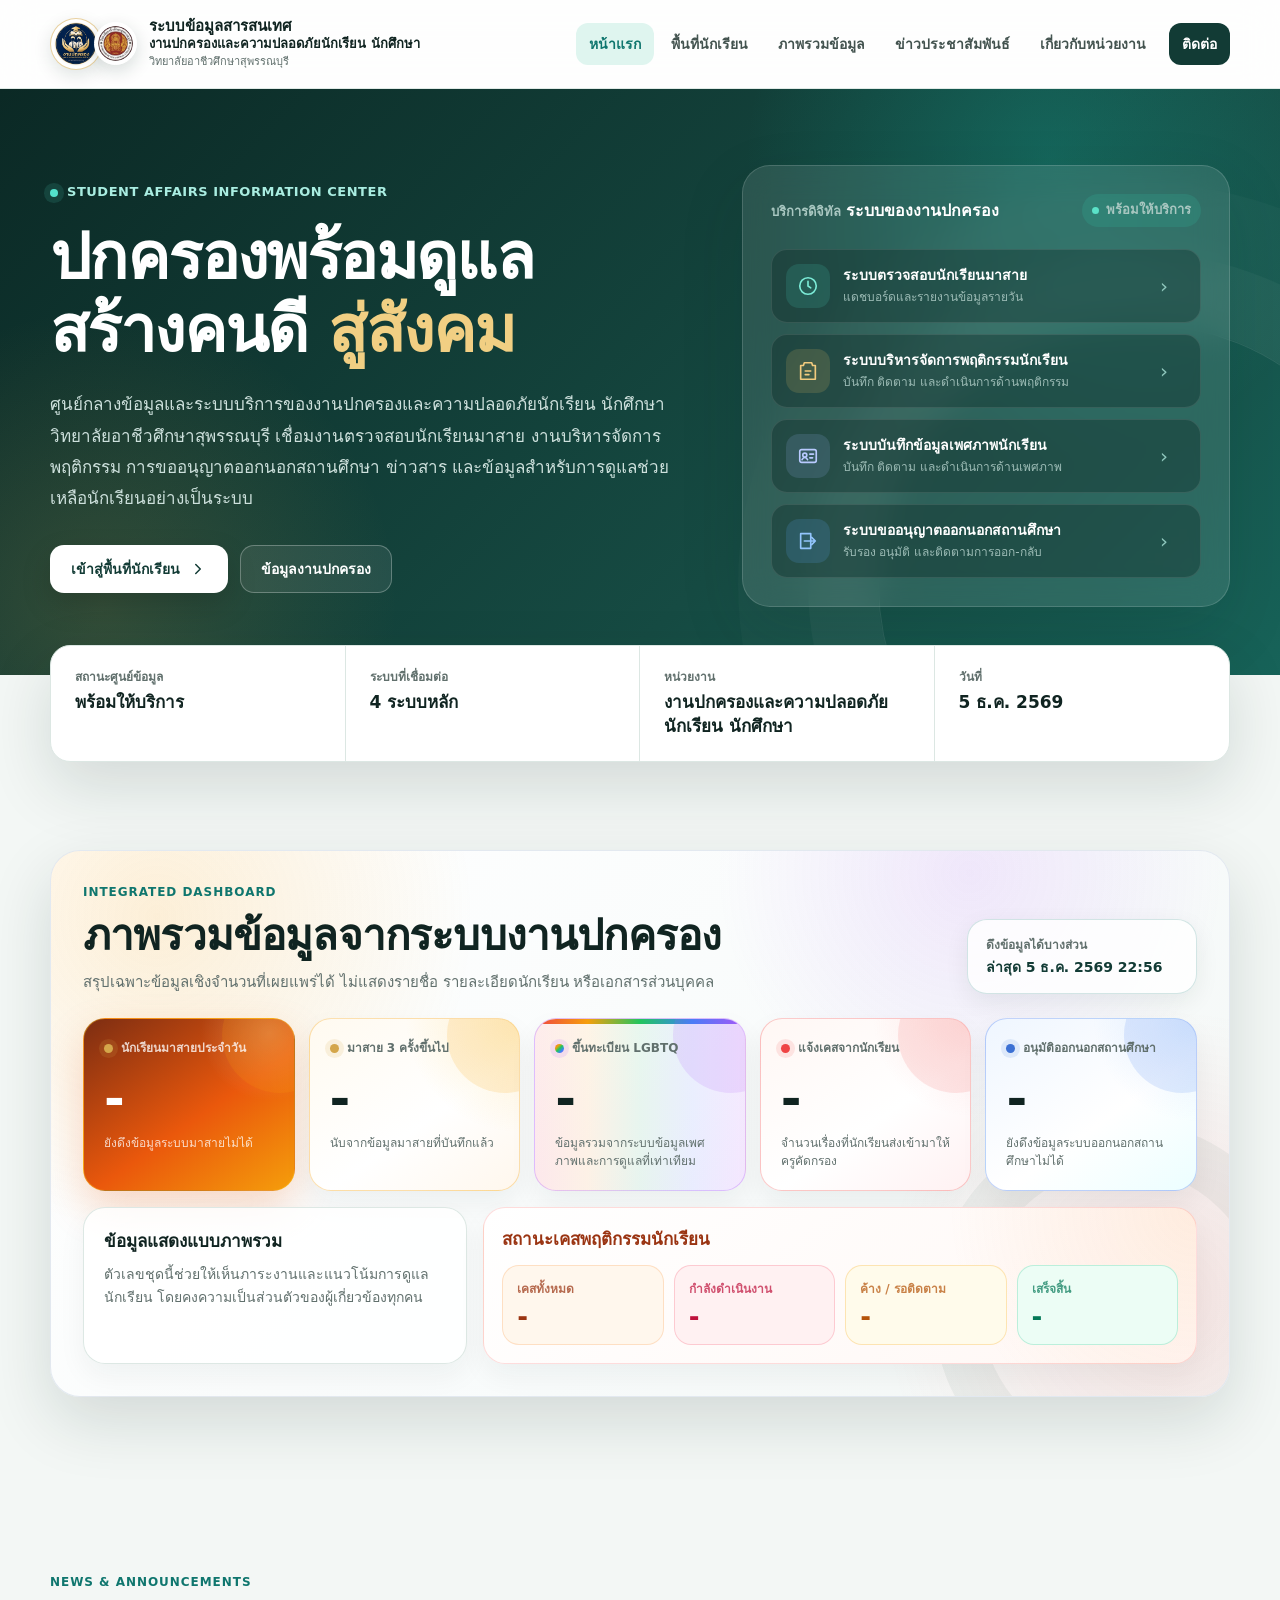
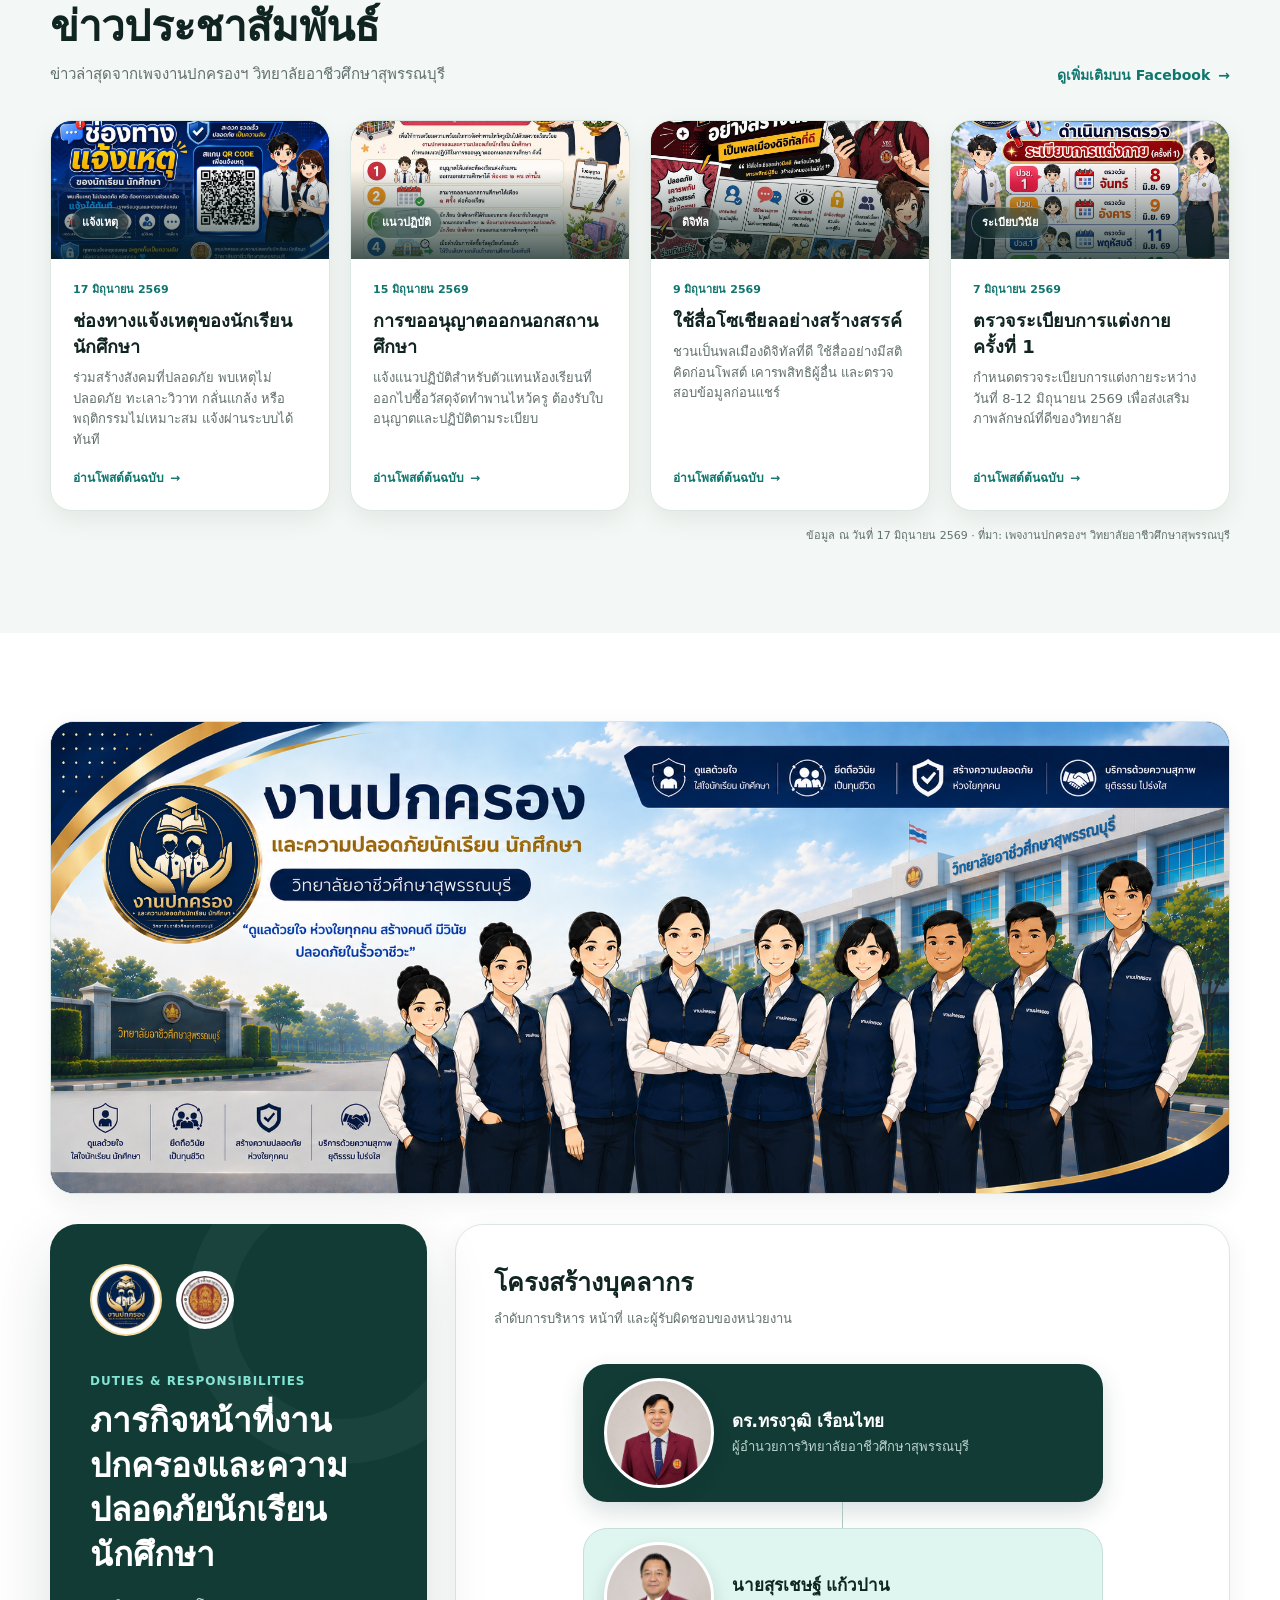
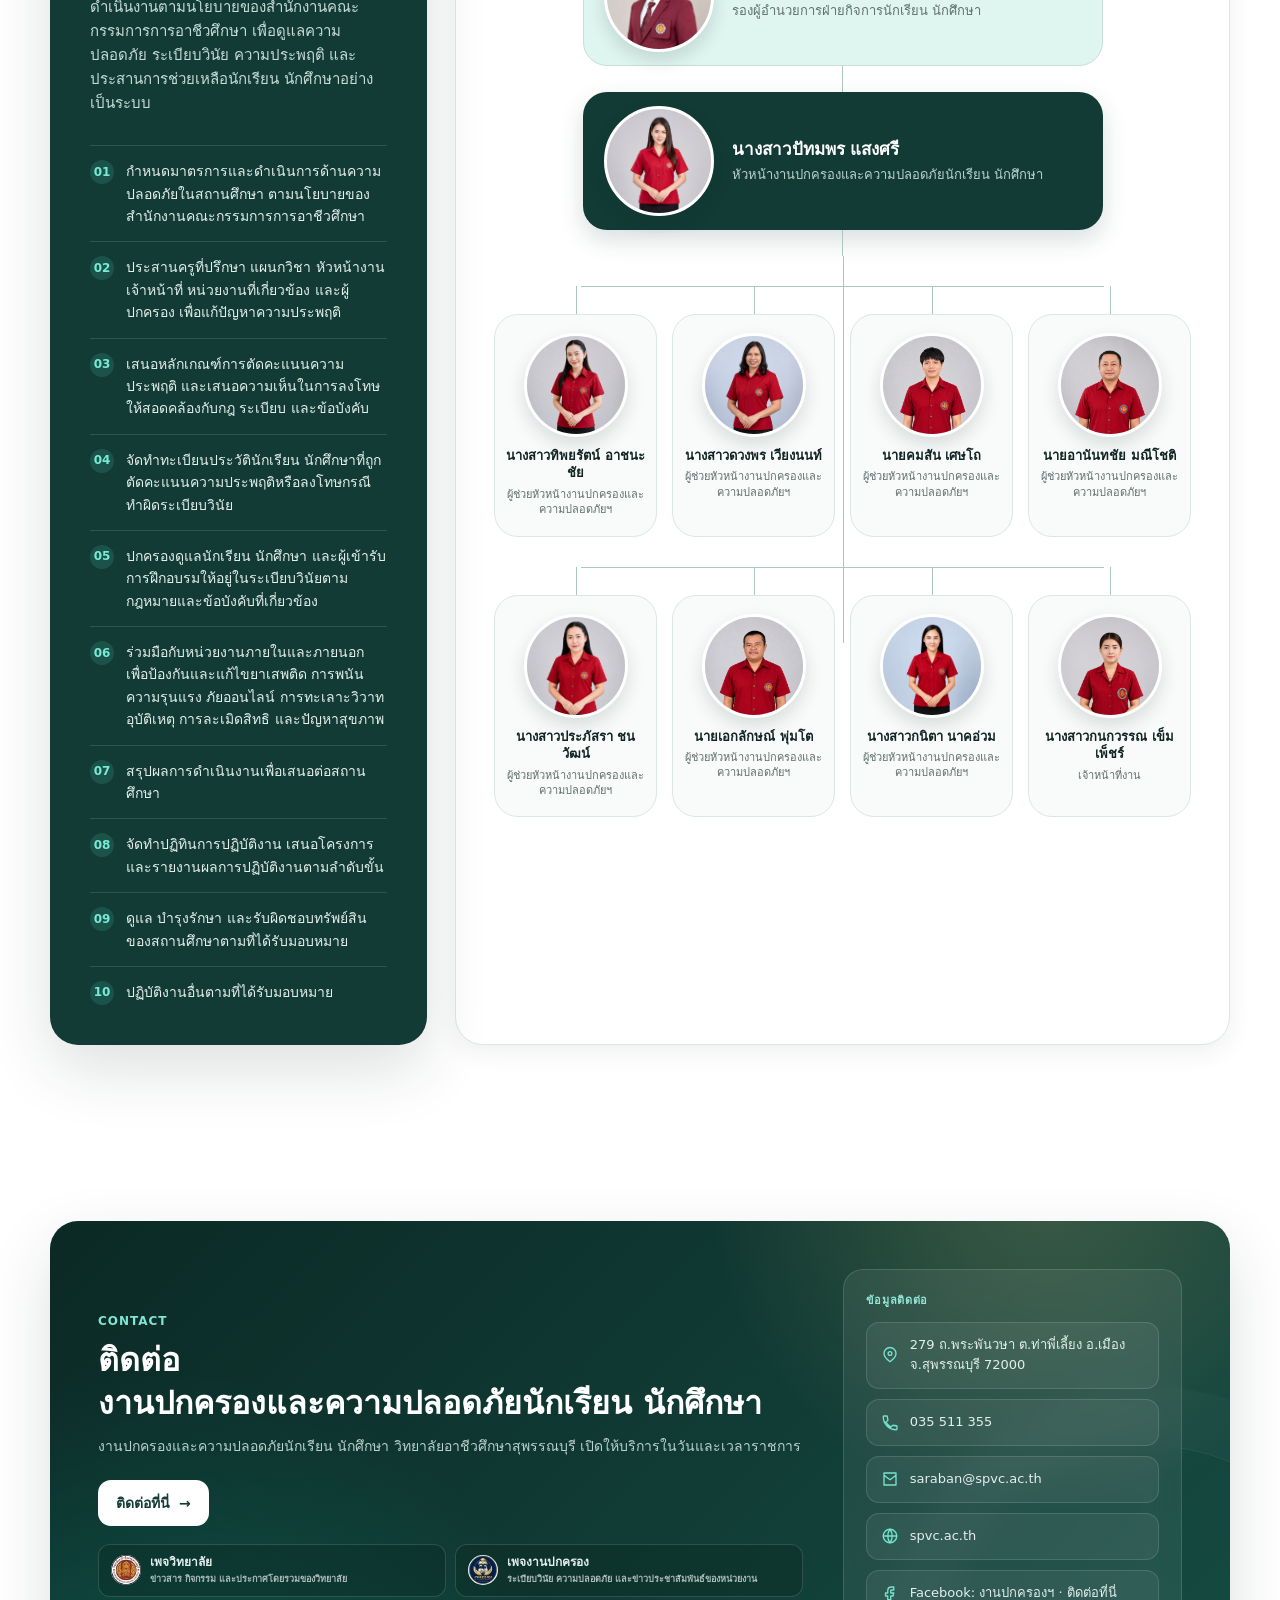
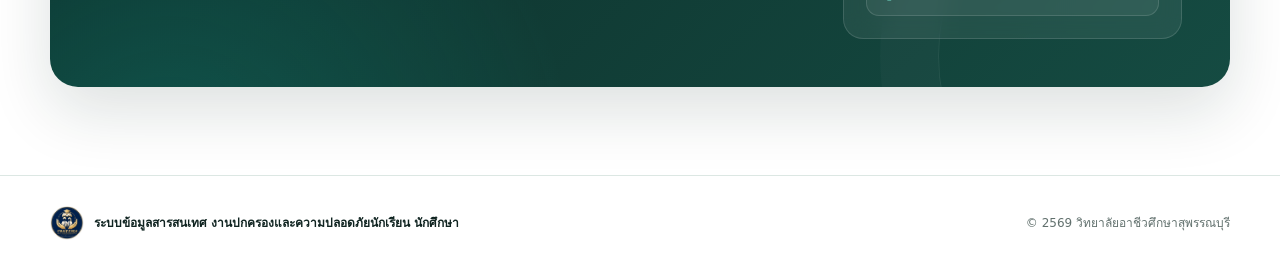
==== commit b3307f27: "feat: sync student affairs portals and data systems" ====
--- a/index.html
+++ b/index.html
@@ -412,6 +412,11 @@
       color: #b9caff;
     }
 
+    .hero-system.permission .hero-system-icon {
+      background: rgba(96, 165, 250, 0.16);
+      color: #93c5fd;
+    }
+
     .hero-system strong,
     .hero-system small {
       display: block;
@@ -472,6 +477,347 @@
       margin-top: 4px;
       font-size: 17px;
       line-height: 1.4;
+    }
+
+    .overview-section {
+      padding: 58px 0 88px;
+    }
+
+    .overview-shell {
+      position: relative;
+      overflow: hidden;
+      padding: 32px;
+      border: 1px solid rgba(226, 232, 240, 0.95);
+      border-radius: 30px;
+      background:
+        radial-gradient(circle at 9% 12%, rgba(245, 158, 11, 0.16), transparent 27%),
+        radial-gradient(circle at 78% 4%, rgba(168, 85, 247, 0.12), transparent 24%),
+        radial-gradient(circle at 95% 82%, rgba(239, 68, 68, 0.12), transparent 24%),
+        linear-gradient(135deg, #ffffff, #f8fbfb 60%, #f3f7f5);
+      box-shadow: var(--shadow-lg);
+    }
+
+    .overview-shell::before {
+      position: absolute;
+      right: -80px;
+      bottom: -100px;
+      width: 280px;
+      height: 280px;
+      border: 48px solid rgba(18, 59, 53, 0.05);
+      border-radius: 50%;
+      content: "";
+    }
+
+    .overview-head {
+      position: relative;
+      z-index: 1;
+      display: grid;
+      grid-template-columns: minmax(0, 1fr) auto;
+      align-items: end;
+      gap: 24px;
+      margin-bottom: 24px;
+    }
+
+    .overview-head h2 {
+      margin: 0;
+      font-size: clamp(27px, 3.6vw, 42px);
+      line-height: 1.22;
+      letter-spacing: -0.02em;
+    }
+
+    .overview-head p {
+      max-width: 700px;
+      margin: 9px 0 0;
+      color: var(--muted);
+      font-size: 15px;
+    }
+
+    .overview-sync {
+      min-width: 230px;
+      padding: 16px 18px;
+      border: 1px solid rgba(15, 118, 110, 0.18);
+      border-radius: 20px;
+      background: rgba(255, 255, 255, 0.82);
+      box-shadow: var(--shadow-sm);
+    }
+
+    .overview-sync span,
+    .overview-sync strong {
+      display: block;
+    }
+
+    .overview-sync span {
+      color: var(--muted);
+      font-size: 12px;
+      font-weight: 800;
+    }
+
+    .overview-sync strong {
+      margin-top: 3px;
+      color: var(--forest);
+      font-size: 14px;
+      line-height: 1.35;
+    }
+
+    .overview-grid {
+      position: relative;
+      z-index: 1;
+      display: grid;
+      grid-template-columns: repeat(auto-fit, minmax(190px, 1fr));
+      gap: 14px;
+    }
+
+    .overview-card {
+      position: relative;
+      overflow: hidden;
+      min-height: 150px;
+      padding: 20px;
+      border: 1px solid rgba(220, 231, 227, 0.95);
+      border-radius: 22px;
+      background: rgba(255, 255, 255, 0.9);
+      box-shadow: 0 12px 28px rgba(16, 36, 33, 0.06);
+    }
+
+    .overview-card::after {
+      position: absolute;
+      top: -42px;
+      right: -44px;
+      width: 116px;
+      height: 116px;
+      border-radius: 50%;
+      background: rgba(15, 118, 110, 0.08);
+      content: "";
+    }
+
+    .overview-card > * {
+      position: relative;
+      z-index: 1;
+    }
+
+    .overview-card.late {
+      border-color: rgba(245, 158, 11, 0.32);
+      background:
+        radial-gradient(circle at 100% 0%, rgba(251, 191, 36, 0.22), transparent 42%),
+        linear-gradient(145deg, #fffaf0, #ffffff 58%, #fff7ed);
+    }
+
+    .overview-card.late::after {
+      background: rgba(245, 158, 11, 0.15);
+    }
+
+    .overview-card.late.featured {
+      border-color: rgba(251, 191, 36, 0.48);
+      background:
+        radial-gradient(circle at 88% 8%, rgba(254, 243, 199, 0.26), transparent 28%),
+        linear-gradient(145deg, #7c2d12, #ea580c 56%, #f59e0b);
+      color: #fff;
+      box-shadow: 0 18px 42px rgba(234, 88, 12, 0.22);
+    }
+
+    .overview-card.featured .overview-card-label,
+    .overview-card.featured small {
+      color: rgba(255, 255, 255, 0.78);
+    }
+
+    .overview-card.identity {
+      border-color: rgba(168, 85, 247, 0.3);
+      background:
+        linear-gradient(90deg, rgba(239, 68, 68, 0.1), rgba(245, 158, 11, 0.1), rgba(34, 197, 94, 0.1), rgba(59, 130, 246, 0.1), rgba(168, 85, 247, 0.1)),
+        linear-gradient(145deg, #ffffff, #fdf7ff);
+    }
+
+    .overview-card.identity::before {
+      position: absolute;
+      top: 0;
+      right: 0;
+      left: 0;
+      height: 5px;
+      background: linear-gradient(90deg, #ef4444, #f59e0b, #22c55e, #3b82f6, #a855f7);
+      content: "";
+    }
+
+    .overview-card.identity::after {
+      background: rgba(168, 85, 247, 0.14);
+    }
+
+    .overview-card.report {
+      border-color: rgba(239, 68, 68, 0.28);
+      background:
+        radial-gradient(circle at 100% 0%, rgba(248, 113, 113, 0.17), transparent 36%),
+        linear-gradient(145deg, #fff7f4, #ffffff 58%, #fff1f2);
+    }
+
+    .overview-card.report::after {
+      background: rgba(239, 68, 68, 0.12);
+    }
+
+    .overview-card.permission {
+      border-color: rgba(37, 99, 235, 0.28);
+      background:
+        radial-gradient(circle at 100% 0%, rgba(96, 165, 250, 0.18), transparent 38%),
+        linear-gradient(145deg, #eff6ff, #ffffff 58%, #ecfeff);
+    }
+
+    .overview-card.permission::after {
+      background: rgba(37, 99, 235, 0.12);
+    }
+
+    .overview-card-label {
+      display: flex;
+      align-items: center;
+      gap: 8px;
+      color: var(--muted);
+      font-size: 12px;
+      font-weight: 900;
+    }
+
+    .overview-dot {
+      display: inline-block;
+      width: 9px;
+      height: 9px;
+      flex: 0 0 auto;
+      border-radius: 50%;
+      background: var(--teal-bright);
+      box-shadow: 0 0 0 5px rgba(20, 184, 166, 0.12);
+    }
+
+    .overview-dot.gold {
+      background: var(--gold);
+      box-shadow: 0 0 0 5px rgba(212, 166, 74, 0.15);
+    }
+
+    .overview-dot.blue {
+      background: var(--blue);
+      box-shadow: 0 0 0 5px rgba(59, 112, 212, 0.12);
+    }
+
+    .overview-dot.rainbow {
+      background: linear-gradient(135deg, #ef4444, #f59e0b, #22c55e, #3b82f6, #a855f7);
+      box-shadow: 0 0 0 5px rgba(168, 85, 247, 0.13);
+    }
+
+    .overview-dot.red {
+      background: #ef4444;
+      box-shadow: 0 0 0 5px rgba(239, 68, 68, 0.12);
+    }
+
+    .overview-card strong {
+      display: block;
+      margin-top: 16px;
+      font-size: clamp(34px, 5vw, 50px);
+      font-weight: 900;
+      line-height: 1;
+      letter-spacing: -0.04em;
+    }
+
+    .overview-card small {
+      display: block;
+      margin-top: 11px;
+      color: var(--muted);
+      font-size: 12px;
+      line-height: 1.45;
+    }
+
+    .overview-breakdown {
+      position: relative;
+      z-index: 1;
+      display: grid;
+      grid-template-columns: 1.05fr 1.95fr;
+      gap: 16px;
+      margin-top: 16px;
+    }
+
+    .overview-note,
+    .case-status-board {
+      border: 1px solid rgba(220, 231, 227, 0.95);
+      border-radius: 22px;
+      background: rgba(255, 255, 255, 0.82);
+      box-shadow: 0 12px 28px rgba(16, 36, 33, 0.05);
+    }
+
+    .overview-note {
+      padding: 20px;
+    }
+
+    .overview-note strong,
+    .case-status-board h3 {
+      display: block;
+      margin: 0 0 8px;
+      font-size: 17px;
+    }
+
+    .overview-note p {
+      margin: 0;
+      color: var(--muted);
+      font-size: 14px;
+    }
+
+    .case-status-board {
+      padding: 18px;
+      border-color: rgba(248, 113, 113, 0.24);
+      background:
+        radial-gradient(circle at 100% 0%, rgba(251, 146, 60, 0.13), transparent 34%),
+        linear-gradient(145deg, #ffffff, #fff7f4);
+    }
+
+    .case-status-board h3 {
+      color: #9a3412;
+    }
+
+    .case-status-grid {
+      display: grid;
+      grid-template-columns: repeat(4, minmax(0, 1fr));
+      gap: 10px;
+      margin-top: 12px;
+    }
+
+    .case-status {
+      padding: 14px;
+      border: 1px solid transparent;
+      border-radius: 17px;
+      background: #f6faf8;
+    }
+
+    .case-status.total {
+      border-color: rgba(251, 146, 60, 0.24);
+      background: #fff7ed;
+      color: #9a3412;
+    }
+
+    .case-status.active {
+      border-color: rgba(244, 63, 94, 0.22);
+      background: #fff1f2;
+      color: #be123c;
+    }
+
+    .case-status.pending {
+      border-color: rgba(245, 158, 11, 0.25);
+      background: #fffbeb;
+      color: #b45309;
+    }
+
+    .case-status.done {
+      border-color: rgba(16, 185, 129, 0.22);
+      background: #ecfdf5;
+      color: #047857;
+    }
+
+    .case-status span,
+    .case-status strong {
+      display: block;
+    }
+
+    .case-status span {
+      color: currentColor;
+      font-size: 12px;
+      font-weight: 800;
+      opacity: 0.72;
+    }
+
+    .case-status strong {
+      margin-top: 5px;
+      font-size: 26px;
+      line-height: 1;
     }
 
     .section {
@@ -906,14 +1252,14 @@
 
     .compact-person {
       display: grid;
-      grid-template-columns: 82px minmax(0, 1fr);
+      grid-template-columns: 110px minmax(0, 1fr);
       align-items: center;
-      gap: 14px;
-      width: min(100%, 450px);
-      min-height: 102px;
-      padding: 10px 16px;
+      gap: 18px;
+      width: min(100%, 520px);
+      min-height: 136px;
+      padding: 13px 20px;
       border: 1px solid var(--line);
-      border-radius: 18px;
+      border-radius: 24px;
       background: #f9fbfa;
     }
 
@@ -934,14 +1280,14 @@
     }
 
     .compact-avatar {
-      width: 82px;
-      height: 82px;
-      border: 2px solid #fff;
+      width: 110px;
+      height: 110px;
+      border: 3px solid #fff;
       border-radius: 50%;
       background: #eef4f2;
       object-fit: cover;
       object-position: center top;
-      box-shadow: 0 4px 10px rgba(16, 36, 33, 0.12);
+      box-shadow: 0 8px 18px rgba(16, 36, 33, 0.14);
     }
 
     .compact-person strong,
@@ -950,14 +1296,14 @@
     }
 
     .compact-person strong {
-      font-size: 15px;
+      font-size: 17px;
       line-height: 1.35;
     }
 
     .compact-person span {
-      margin-top: 3px;
+      margin-top: 5px;
       color: var(--muted);
-      font-size: 12px;
+      font-size: 13px;
       line-height: 1.4;
     }
 
@@ -1024,6 +1370,14 @@
       gap: 10px;
       padding: 18px 10px;
       text-align: center;
+    }
+
+    .compact-staff-row .compact-person strong {
+      font-size: 13px;
+    }
+
+    .compact-staff-row .compact-person span {
+      font-size: 11px;
     }
 
     .compact-staff-row .compact-avatar {
@@ -1495,6 +1849,20 @@
         border-bottom: 1px solid var(--line);
       }
 
+      .overview-head,
+      .overview-breakdown {
+        grid-template-columns: 1fr;
+      }
+
+      .overview-sync {
+        min-width: 0;
+      }
+
+      .overview-grid,
+      .case-status-grid {
+        grid-template-columns: repeat(2, 1fr);
+      }
+
       .about-grid,
       .contact-banner {
         grid-template-columns: 1fr;
@@ -1547,6 +1915,24 @@
 
       .quick-stat strong {
         font-size: 14px;
+      }
+
+      .overview-section {
+        padding: 42px 0 68px;
+      }
+
+      .overview-shell {
+        padding: 22px;
+        border-radius: 24px;
+      }
+
+      .overview-grid,
+      .case-status-grid {
+        grid-template-columns: 1fr;
+      }
+
+      .overview-card {
+        min-height: 126px;
       }
 
       .section {
@@ -1588,6 +1974,26 @@
         gap: 9px;
         margin-inline: 0;
         padding-top: 0;
+      }
+
+      .compact-level .compact-person {
+        grid-template-columns: 82px minmax(0, 1fr);
+        min-height: 104px;
+        padding: 10px 14px;
+        border-radius: 18px;
+      }
+
+      .compact-level .compact-avatar {
+        width: 82px;
+        height: 82px;
+      }
+
+      .compact-level .compact-person strong {
+        font-size: 15px;
+      }
+
+      .compact-level .compact-person span {
+        font-size: 12px;
       }
 
       .compact-staff-row .compact-person {
@@ -1685,6 +2091,8 @@
 
       <nav class="main-nav" id="mainNav" aria-label="เมนูหลัก">
         <a class="active" href="#home">หน้าแรก</a>
+        <a href="student-portal/index.html">พื้นที่นักเรียน</a>
+        <a href="#data-overview">ภาพรวมข้อมูล</a>
         <a href="#news">ข่าวประชาสัมพันธ์</a>
         <a href="#about">เกี่ยวกับหน่วยงาน</a>
         <!-- <a href="#organization">โครงสร้างองค์กร</a> -->
@@ -1703,14 +2111,14 @@
           <p class="hero-lead">
             ศูนย์กลางข้อมูลและระบบบริการของงานปกครองและความปลอดภัยนักเรียน นักศึกษา
             วิทยาลัยอาชีวศึกษาสุพรรณบุรี เชื่อมงานตรวจสอบนักเรียนมาสาย
-            งานบริหารจัดการพฤติกรรม ข่าวสาร และข้อมูลสำหรับการดูแลช่วยเหลือนักเรียนอย่างเป็นระบบ
+            งานบริหารจัดการพฤติกรรม การขออนุญาตออกนอกสถานศึกษา ข่าวสาร และข้อมูลสำหรับการดูแลช่วยเหลือนักเรียนอย่างเป็นระบบ
           </p>
           <div class="hero-actions">
-            <a class="button button-primary" href="#about">
-              ข้อมูลงานปกครอง
+            <a class="button button-primary" href="student-portal/index.html">
+              เข้าสู่พื้นที่นักเรียน
               <svg viewBox="0 0 24 24" aria-hidden="true"><path d="m9 18 6-6-6-6"/></svg>
             </a>
-            <a class="button button-ghost" href="#contact">ติดต่อ</a>
+            <a class="button button-ghost" href="#about" target="_blank">ข้อมูลงานปกครอง</a>
           </div>
         </div>
 
@@ -1723,7 +2131,7 @@
             <span class="status-pill">พร้อมให้บริการ</span>
           </div>
           <div class="hero-system-list">
-            <a class="hero-system late" href="student-late-system/web-dashboard/index.html">
+            <a class="hero-system late" href="student-late-system/web-dashboard/index.html" target="_blank">
               <span class="hero-system-icon">
                 <svg viewBox="0 0 24 24" aria-hidden="true"><circle cx="12" cy="12" r="9"/><path d="M12 7v5l3 2"/></svg>
               </span>
@@ -1733,7 +2141,7 @@
               </span>
               <span class="hero-system-arrow">›</span>
             </a>
-            <a class="hero-system behavior" id="behavior-system" href="behavior-system/index.html">
+            <a class="hero-system behavior" id="behavior-system" href="behavior-system/index.html" target="_blank">
               <span class="hero-system-icon">
                 <svg viewBox="0 0 24 24" aria-hidden="true"><path d="M8 3h8l1 3h3v15H4V6h3l1-3Z"/><path d="M9 12h6M9 16h4"/></svg>
               </span>
@@ -1743,7 +2151,7 @@
               </span>
               <span class="hero-system-arrow">›</span>
             </a>
-            <a class="hero-system identity" id="gender-identity-system" href="gender-identity-system/index.html">
+            <a class="hero-system identity" id="gender-identity-system" href="gender-identity-system/index.html" target="_blank">
               <span class="hero-system-icon">
                 <svg viewBox="0 0 24 24" aria-hidden="true">
                   <rect x="3" y="5" width="18" height="14" rx="2"/>
@@ -1757,6 +2165,16 @@
               </span>
               <span class="hero-system-arrow">›</span>
             </a>
+            <a class="hero-system permission" id="off-campus-system" href="off-campus-system/index.html" target="_blank">
+              <span class="hero-system-icon">
+                <svg viewBox="0 0 24 24" aria-hidden="true"><path d="M4 4h11v16H4Z"/><path d="M9 12h11m-4-4 4 4-4 4"/><path d="M8 12h.01"/></svg>
+              </span>
+              <span>
+                <strong>ระบบขออนุญาตออกนอกสถานศึกษา</strong>
+                <small>รับรอง อนุมัติ และติดตามการออก-กลับ</small>
+              </span>
+              <span class="hero-system-arrow">›</span>
+            </a>
           </div>
         </aside>
       </div>
@@ -1765,11 +2183,73 @@
     <div class="quick-strip">
       <div class="container quick-strip-inner">
         <div class="quick-stat"><span>สถานะศูนย์ข้อมูล</span><strong>พร้อมให้บริการ</strong></div>
-        <div class="quick-stat"><span>ระบบที่เชื่อมต่อ</span><strong>3 ระบบหลัก</strong></div>
+        <div class="quick-stat"><span>ระบบที่เชื่อมต่อ</span><strong>4 ระบบหลัก</strong></div>
         <div class="quick-stat"><span>หน่วยงาน</span><strong>งานปกครองและความปลอดภัยนักเรียน นักศึกษา</strong></div>
         <div class="quick-stat"><span>วันที่</span><strong id="currentDate">กำลังโหลด...</strong></div>
       </div>
     </div>
+
+    <section class="section overview-section" id="data-overview">
+      <div class="container">
+        <div class="overview-shell">
+          <div class="overview-head">
+            <div>
+              <span class="section-label">Integrated Dashboard</span>
+              <h2>ภาพรวมข้อมูลจากระบบงานปกครอง</h2>
+              <p>สรุปเฉพาะข้อมูลเชิงจำนวนที่เผยแพร่ได้ ไม่แสดงรายชื่อ รายละเอียดนักเรียน หรือเอกสารส่วนบุคคล</p>
+            </div>
+            <div class="overview-sync" aria-live="polite">
+              <span id="overviewStatus">กำลังเชื่อมต่อข้อมูล</span>
+              <strong id="overviewUpdated">กำลังโหลด...</strong>
+            </div>
+          </div>
+
+          <div class="overview-grid">
+            <article class="overview-card late featured">
+              <span class="overview-card-label"><i class="overview-dot gold"></i>นักเรียนมาสายประจำวัน</span>
+              <strong id="lateDailyCount">-</strong>
+              <small id="lateDailyLabel">กำลังดึงข้อมูลจากระบบนักเรียนมาสาย</small>
+            </article>
+            <article class="overview-card late">
+              <span class="overview-card-label"><i class="overview-dot gold"></i>มาสาย 3 ครั้งขึ้นไป</span>
+              <strong id="lateFrequentCount">-</strong>
+              <small>นับจากข้อมูลมาสายที่บันทึกแล้ว</small>
+            </article>
+            <article class="overview-card identity">
+              <span class="overview-card-label"><i class="overview-dot rainbow"></i>ขึ้นทะเบียน LGBTQ</span>
+              <strong id="genderRegisteredCount">-</strong>
+              <small>ข้อมูลรวมจากระบบข้อมูลเพศภาพและการดูแลที่เท่าเทียม</small>
+            </article>
+            <article class="overview-card report">
+              <span class="overview-card-label"><i class="overview-dot red"></i>แจ้งเคสจากนักเรียน</span>
+              <strong id="studentReportCountPublic">-</strong>
+              <small>จำนวนเรื่องที่นักเรียนส่งเข้ามาให้ครูคัดกรอง</small>
+            </article>
+            <article class="overview-card permission">
+              <span class="overview-card-label"><i class="overview-dot blue"></i>อนุมัติออกนอกสถานศึกษา</span>
+              <strong id="offCampusApprovedCount">-</strong>
+              <small id="offCampusPendingLabel">กำลังดึงข้อมูลคำขอจากระบบกลาง</small>
+            </article>
+          </div>
+
+          <div class="overview-breakdown">
+            <div class="overview-note">
+              <strong>ข้อมูลแสดงแบบภาพรวม</strong>
+              <p>ตัวเลขชุดนี้ช่วยให้เห็นภาระงานและแนวโน้มการดูแลนักเรียน โดยคงความเป็นส่วนตัวของผู้เกี่ยวข้องทุกคน</p>
+            </div>
+            <div class="case-status-board">
+              <h3>สถานะเคสพฤติกรรมนักเรียน</h3>
+              <div class="case-status-grid">
+                <div class="case-status total"><span>เคสทั้งหมด</span><strong id="behaviorCaseTotal">-</strong></div>
+                <div class="case-status active"><span>กำลังดำเนินงาน</span><strong id="behaviorCaseActive">-</strong></div>
+                <div class="case-status pending"><span>ค้าง / รอติดตาม</span><strong id="behaviorCasePending">-</strong></div>
+                <div class="case-status done"><span>เสร็จสิ้น</span><strong id="behaviorCaseDone">-</strong></div>
+              </div>
+            </div>
+          </div>
+        </div>
+      </div>
+    </section>
 
     <section class="section section-white" id="about">
       <div class="container">
@@ -1856,59 +2336,59 @@
         </div>
 
         <div class="news-grid">
-          <a class="news-card" href="https://www.facebook.com/permalink.php?story_fbid=pfbid0UyYt9jWEbfccwmJUS5s6XxDwCfyCkczZt4bgD5rpjxaGEAiHBGeso9oUT3JCiW3Ql&id=61589690822596" target="_blank" rel="noopener noreferrer" aria-label="อ่านข่าว Pride Month บน Facebook">
+          <a class="news-card" href="https://www.facebook.com/permalink.php?story_fbid=pfbid05GiA7e6s76HqzPx1GxTm16qkztt9srrMghZ36TnXsAXr75kQp3FRQhFdrPc3X5bdl&id=61589690822596" target="_blank" rel="noopener noreferrer" aria-label="อ่านข่าวช่องทางแจ้งเหตุของนักเรียน นักศึกษาบน Facebook">
             <div class="news-visual">
-              <img src="assets/protection-news/pride-month.jpg" alt="ประชาสัมพันธ์ Pride Month">
-              <span class="news-badge">ประชาสัมพันธ์</span>
+              <img src="assets/protection-news/student-report-channel.jpg" alt="ประชาสัมพันธ์ช่องทางแจ้งเหตุของนักเรียน นักศึกษา">
+              <span class="news-badge">แจ้งเหตุ</span>
             </div>
             <div class="news-body">
-              <span class="news-date">ข่าวล่าสุดจากงานปกครอง</span>
-              <h3>Happy Pride Month</h3>
-              <p>ร่วมเป็นส่วนหนึ่งของสังคมที่เคารพในความแตกต่าง ความเท่าเทียม และศักดิ์ศรีของทุกคน</p>
+              <span class="news-date">17 มิถุนายน 2569</span>
+              <h3>ช่องทางแจ้งเหตุของนักเรียน นักศึกษา</h3>
+              <p>ร่วมสร้างสังคมที่ปลอดภัย พบเหตุไม่ปลอดภัย ทะเลาะวิวาท กลั่นแกล้ง หรือพฤติกรรมไม่เหมาะสม แจ้งผ่านระบบได้ทันที</p>
               <span class="news-more">อ่านโพสต์ต้นฉบับ <span aria-hidden="true">→</span></span>
             </div>
           </a>
 
-          <a class="news-card" href="https://www.facebook.com/permalink.php?story_fbid=pfbid0dgRprfeLT2u4gqQjFL5dazEcpNCHBFpDYjb8F4wVEKW3Hx6MwWyyVngKJExn6DKGl&id=61589690822596" target="_blank" rel="noopener noreferrer" aria-label="อ่านข่าวพิธีไหว้ครูบน Facebook">
+          <a class="news-card" href="https://www.facebook.com/permalink.php?story_fbid=pfbid033R2XjN8ksYgSDaHW4wYk7B3uTb3LLeDEuAcvsMWNk3Vm6Xj1YuFStDh1JWWQ7gQml&id=61589690822596" target="_blank" rel="noopener noreferrer" aria-label="อ่านข่าวแนวปฏิบัติการขออนุญาตออกนอกสถานศึกษาบน Facebook">
             <div class="news-visual">
-              <img src="assets/protection-news/wai-kru.jpg" alt="ประชาสัมพันธ์พิธีไหว้ครู ปีการศึกษา 2569">
-              <span class="news-badge">กิจกรรม</span>
+              <img src="assets/protection-news/wai-kru-permission.jpg" alt="แนวปฏิบัติการขออนุญาตออกนอกสถานศึกษาเพื่อซื้อวัสดุพานไหว้ครู">
+              <span class="news-badge">แนวปฏิบัติ</span>
             </div>
             <div class="news-body">
-              <span class="news-date">ปีการศึกษา 2569</span>
-              <h3>พิธีไหว้ครู ประจำปีการศึกษา 2569</h3>
-              <p>กำหนดจัดวันพฤหัสบดีที่ 18 มิถุนายน 2569 ณ โดมรวมน้ำใจ วิทยาลัยอาชีวศึกษาสุพรรณบุรี</p>
+              <span class="news-date">15 มิถุนายน 2569</span>
+              <h3>การขออนุญาตออกนอกสถานศึกษา</h3>
+              <p>แจ้งแนวปฏิบัติสำหรับตัวแทนห้องเรียนที่ออกไปซื้อวัสดุจัดทำพานไหว้ครู ต้องรับใบอนุญาตและปฏิบัติตามระเบียบ</p>
               <span class="news-more">อ่านโพสต์ต้นฉบับ <span aria-hidden="true">→</span></span>
             </div>
           </a>
 
-          <a class="news-card" href="https://www.facebook.com/permalink.php?story_fbid=pfbid0zriRG59ZpjHLfEvxQAWAsFWrFcAm7VqvDKuh7jo2ZHYHpdxBm59BAN8a6PRN92UAl&id=61589690822596" target="_blank" rel="noopener noreferrer" aria-label="อ่านข่าว Safety First บน Facebook">
+          <a class="news-card" href="https://www.facebook.com/permalink.php?story_fbid=pfbid02VPN2Dz6MJe5SdbmvSMZiNTJRhCnqjxYz9hMiShbxPSDigP346Co8UUwcrsfqb8i7l&id=61589690822596" target="_blank" rel="noopener noreferrer" aria-label="อ่านข่าวใช้สื่อโซเชียลอย่างสร้างสรรค์บน Facebook">
             <div class="news-visual">
-              <img src="assets/protection-news/safety-first.jpg" alt="โครงการ Safety First การฟื้นคืนชีพและการปฐมพยาบาล">
-              <span class="news-badge">ความปลอดภัย</span>
+              <img src="assets/protection-news/social-media-creative.jpg" alt="ประชาสัมพันธ์การใช้สื่อโซเชียลอย่างสร้างสรรค์">
+              <span class="news-badge">ดิจิทัล</span>
             </div>
             <div class="news-body">
-              <span class="news-date">4 มิถุนายน 2569</span>
-              <h3>โครงการ Safety First</h3>
-              <p>เสริมทักษะการฟื้นคืนชีพ การใช้เครื่อง AED การห้ามเลือด และการปฐมพยาบาลเบื้องต้น</p>
+              <span class="news-date">9 มิถุนายน 2569</span>
+              <h3>ใช้สื่อโซเชียลอย่างสร้างสรรค์</h3>
+              <p>ชวนเป็นพลเมืองดิจิทัลที่ดี ใช้สื่ออย่างมีสติ คิดก่อนโพสต์ เคารพสิทธิผู้อื่น และตรวจสอบข้อมูลก่อนแชร์</p>
               <span class="news-more">อ่านโพสต์ต้นฉบับ <span aria-hidden="true">→</span></span>
             </div>
           </a>
 
-          <a class="news-card" href="https://www.facebook.com/permalink.php?story_fbid=pfbid02oidLZ6sozrAkYeTAgGkHeQJuM2nGitxyb8XEfuPWS94PCPt82SsXtvXGLMdbQySEl&id=61589690822596" target="_blank" rel="noopener noreferrer" aria-label="อ่านข่าววันงดสูบบุหรี่โลกบน Facebook">
+          <a class="news-card" href="https://www.facebook.com/permalink.php?story_fbid=pfbid0Y5CxxQzuXA7zNeLeTkyXcqaZ39hkbz613AVxMeEgcRTBsFgSmqjBNEsUzJbsxavnl&id=61589690822596" target="_blank" rel="noopener noreferrer" aria-label="อ่านข่าวตรวจระเบียบการแต่งกายบน Facebook">
             <div class="news-visual">
-              <img src="assets/protection-news/no-tobacco.jpg" alt="ประชาสัมพันธ์วันงดสูบบุหรี่โลก">
-              <span class="news-badge">รณรงค์</span>
+              <img src="assets/protection-news/uniform-inspection-current.jpg" alt="ประชาสัมพันธ์ตรวจระเบียบการแต่งกาย ครั้งที่ 1">
+              <span class="news-badge">ระเบียบวินัย</span>
             </div>
             <div class="news-body">
-              <span class="news-date">31 พฤษภาคม</span>
-              <h3>วันงดสูบบุหรี่โลก</h3>
-              <p>ลด ละ เลิกบุหรี่และบุหรี่ไฟฟ้า เพื่อสุขภาพที่แข็งแรงและสภาพแวดล้อมที่ปลอดภัย</p>
+              <span class="news-date">7 มิถุนายน 2569</span>
+              <h3>ตรวจระเบียบการแต่งกาย ครั้งที่ 1</h3>
+              <p>กำหนดตรวจระเบียบการแต่งกายระหว่างวันที่ 8-12 มิถุนายน 2569 เพื่อส่งเสริมภาพลักษณ์ที่ดีของวิทยาลัย</p>
               <span class="news-more">อ่านโพสต์ต้นฉบับ <span aria-hidden="true">→</span></span>
             </div>
           </a>
         </div>
-        <div class="news-source">ข้อมูล ณ วันที่ 7 มิถุนายน 2569 · ที่มา: เพจงานปกครองฯ วิทยาลัยอาชีวศึกษาสุพรรณบุรี</div>
+        <div class="news-source">ข้อมูล ณ วันที่ 17 มิถุนายน 2569 · ที่มา: เพจงานปกครองฯ วิทยาลัยอาชีวศึกษาสุพรรณบุรี</div>
       </div>
     </section>
 
@@ -1981,6 +2461,8 @@
     </div>
   </div>
 
+  <script src="systems/data-api-config.js"></script>
+  <script src="systems/data-api.js"></script>
   <script>
     const menuButton = document.getElementById("menuButton");
     const mainNav = document.getElementById("mainNav");
@@ -2024,6 +2506,336 @@
       });
     });
 
+    const overviewIds = {
+      status: "overviewStatus",
+      updated: "overviewUpdated",
+      lateDaily: "lateDailyCount",
+      lateDailyLabel: "lateDailyLabel",
+      lateFrequent: "lateFrequentCount",
+      genderRegistered: "genderRegisteredCount",
+      studentReports: "studentReportCountPublic",
+      offCampusApproved: "offCampusApprovedCount",
+      offCampusPendingLabel: "offCampusPendingLabel",
+      behaviorTotal: "behaviorCaseTotal",
+      behaviorActive: "behaviorCaseActive",
+      behaviorPending: "behaviorCasePending",
+      behaviorDone: "behaviorCaseDone"
+    };
+
+    const LATE_DATA_SOURCE = {
+      sheetId: "1HmcqFHIQDiWZ2CWtxBC4XJjzp4cXTd3hZOrGunwA8tw",
+      gid: "1977681832",
+      sheetName: "Late_Transactions"
+    };
+
+    function setOverviewText(key, value) {
+      const node = document.getElementById(overviewIds[key]);
+      if (node) node.textContent = value;
+    }
+
+    function formatThaiNumber(value) {
+      return Number(value || 0).toLocaleString("th-TH");
+    }
+
+    function formatOverviewTime(date = new Date()) {
+      return new Intl.DateTimeFormat("th-TH", {
+        day: "numeric",
+        month: "short",
+        year: "numeric",
+        hour: "2-digit",
+        minute: "2-digit"
+      }).format(date);
+    }
+
+    function toDateKey(value) {
+      if (!value) return "";
+      if (value instanceof Date && !Number.isNaN(value.getTime())) {
+        return [
+          value.getFullYear(),
+          String(value.getMonth() + 1).padStart(2, "0"),
+          String(value.getDate()).padStart(2, "0")
+        ].join("-");
+      }
+
+      const text = String(value).trim();
+      const iso = text.match(/^(\d{4})-(\d{1,2})-(\d{1,2})/);
+      if (iso) return `${iso[1]}-${iso[2].padStart(2, "0")}-${iso[3].padStart(2, "0")}`;
+
+      const gvizDate = text.match(/^Date\((\d{4}),(\d{1,2}),(\d{1,2})(?:,\d+,\d+,\d+)?\)$/);
+      if (gvizDate) {
+        return [
+          gvizDate[1],
+          String(Number(gvizDate[2]) + 1).padStart(2, "0"),
+          gvizDate[3].padStart(2, "0")
+        ].join("-");
+      }
+
+      const slash = text.match(/^(\d{1,2})[\/-](\d{1,2})[\/-](\d{2,4})/);
+      if (slash) {
+        let year = Number(slash[3]);
+        if (year < 100) year += 2000;
+        if (year > 2400) year -= 543;
+        return `${year}-${slash[2].padStart(2, "0")}-${slash[1].padStart(2, "0")}`;
+      }
+
+      const parsed = new Date(text);
+      return Number.isNaN(parsed.getTime()) ? "" : toDateKey(parsed);
+    }
+
+    function formatThaiDateKey(dateKey) {
+      if (!dateKey) return "ยังไม่มีข้อมูลวันที่";
+      const [year, month, day] = dateKey.split("-").map(Number);
+      return new Intl.DateTimeFormat("th-TH", {
+        day: "numeric",
+        month: "short",
+        year: "numeric"
+      }).format(new Date(year, month - 1, day));
+    }
+
+    function parseCsv(text) {
+      const rows = [];
+      let row = [];
+      let cell = "";
+      let quoted = false;
+
+      for (let index = 0; index < text.length; index += 1) {
+        const char = text[index];
+        const next = text[index + 1];
+        if (char === '"' && quoted && next === '"') {
+          cell += '"';
+          index += 1;
+        } else if (char === '"') {
+          quoted = !quoted;
+        } else if (char === "," && !quoted) {
+          row.push(cell);
+          cell = "";
+        } else if ((char === "\n" || char === "\r") && !quoted) {
+          if (char === "\r" && next === "\n") index += 1;
+          row.push(cell);
+          if (row.some(value => String(value).trim())) rows.push(row);
+          row = [];
+          cell = "";
+        } else {
+          cell += char;
+        }
+      }
+
+      row.push(cell);
+      if (row.some(value => String(value).trim())) rows.push(row);
+      return rows;
+    }
+
+    function csvToObjects(text) {
+      const rows = parseCsv(text);
+      const headers = (rows.shift() || []).map(header => String(header).trim());
+      return rows.map(row => headers.reduce((record, header, index) => {
+        record[header] = row[index] || "";
+        return record;
+      }, {}));
+    }
+
+    async function fetchTextNoStore(url) {
+      const response = await fetch(url, { cache: "no-store" });
+      if (!response.ok) throw new Error(`HTTP ${response.status}`);
+      return response.text();
+    }
+
+    function loadLateSheetGviz() {
+      return new Promise((resolve, reject) => {
+        const callbackName = `homeLateSheetCallback_${Date.now()}_${Math.random().toString(36).slice(2)}`;
+        const script = document.createElement("script");
+        const params = new URLSearchParams({
+          gid: LATE_DATA_SOURCE.gid,
+          tq: "select *",
+          tqx: `responseHandler:${callbackName}`,
+          headers: "1",
+          _: String(Date.now())
+        });
+        const timeout = window.setTimeout(() => {
+          cleanup();
+          reject(new Error("หมดเวลารอข้อมูลจาก Google Sheet"));
+        }, 20000);
+
+        function cleanup() {
+          window.clearTimeout(timeout);
+          delete window[callbackName];
+          script.remove();
+        }
+
+        window[callbackName] = (payload) => {
+          cleanup();
+          resolve(payload);
+        };
+
+        script.onerror = () => {
+          cleanup();
+          reject(new Error("เชื่อมต่อ Google Sheet ไม่ได้ หรือเครื่องนี้ยังไม่มีสิทธิ์อ่านชีต"));
+        };
+
+        script.src = `https://docs.google.com/spreadsheets/d/${LATE_DATA_SOURCE.sheetId}/gviz/tq?${params.toString()}`;
+        document.head.appendChild(script);
+      });
+    }
+
+    function gvizCellValue(cell) {
+      if (!cell) return "";
+      if (cell.f !== undefined && cell.f !== null && String(cell.f).trim() !== "") return String(cell.f);
+      const value = cell.v;
+      if (value instanceof Date && !Number.isNaN(value.getTime())) return toDateKey(value);
+      if (value !== undefined && value !== null && String(value).trim() !== "") return String(value);
+      return "";
+    }
+
+    function gvizTableToObjects(table) {
+      const headers = (table.cols || []).map((col, index) => String(col.label || col.id || `Column ${index + 1}`).trim());
+      return (table.rows || [])
+        .map(row => Object.fromEntries(headers.map((header, index) => [header, gvizCellValue(row.c && row.c[index])])))
+        .filter(row => Object.values(row).some(value => String(value || "").trim()));
+    }
+
+    async function loadLateRows() {
+      const response = await loadLateSheetGviz();
+      if (response.errors && response.errors.length) {
+        const message = response.errors[0].detailed_message || response.errors[0].message || "Google Sheet ไม่ตอบกลับข้อมูล";
+        throw new Error(message);
+      }
+      if (!response.table) throw new Error(`ไม่พบตาราง ${LATE_DATA_SOURCE.sheetName} ใน Google Sheet`);
+      return gvizTableToObjects(response.table);
+    }
+
+    function normalizeLateRows(rows) {
+      const field = (record, keys) => {
+        const found = keys.find(key => record[key] != null && String(record[key]).trim() !== "");
+        return found ? String(record[found]).trim() : "";
+      };
+
+      return rows.map(record => ({
+        date: toDateKey(field(record, ["late_date", "lateDate", "วันที่มาสาย", "วันที่", "Date", "date", "timestamp", "createdAt"])),
+        status: field(record, ["status", "Status", "สถานะ"]) || "Recorded",
+        studentKey: field(record, ["student_id", "studentId", "Student ID", "รหัสนักเรียน", "รหัสประจำตัว", "เลขนักเรียน", "เลขประจำตัว", "full_name", "studentName", "Name", "ชื่อ", "ชื่อ-สกุล", "ชื่อนักเรียน"])
+      })).filter(record => record.date);
+    }
+
+    function summarizeLate(rows) {
+      const recorded = normalizeLateRows(rows).filter(record => String(record.status || "Recorded").trim() === "Recorded");
+      const todayKey = toDateKey(new Date());
+      const latestKey = recorded.map(record => record.date).sort().pop() || "";
+      const focusKey = recorded.some(record => record.date === todayKey) ? todayKey : latestKey;
+      const dailyCount = focusKey ? recorded.filter(record => record.date === focusKey).length : 0;
+      const byStudent = new Map();
+
+      recorded.forEach((record) => {
+        if (!record.studentKey) return;
+        byStudent.set(record.studentKey, (byStudent.get(record.studentKey) || 0) + 1);
+      });
+
+      return {
+        dailyCount,
+        frequentCount: [...byStudent.values()].filter(count => count >= 3).length,
+        focusKey,
+        isToday: focusKey === todayKey
+      };
+    }
+
+    function activeRecords(records) {
+      return (Array.isArray(records) ? records : []).filter(record => !String(record.deletedAt || record.deleted_at || "").trim());
+    }
+
+    function classifyBehaviorStatus(status) {
+      const value = String(status || "").trim().toLowerCase();
+      if (/^(ปิดเคส|เสร็จสิ้น|closed|resolved|done)$/.test(value)) return "done";
+      if (/รอ|ค้าง|pending|hold/.test(value)) return "pending";
+      return "active";
+    }
+
+    async function loadAffairsSummary() {
+      const api = window.StudentAffairsDataApi;
+      if (!api || !api.configured()) throw new Error("Student affairs API is not configured");
+      try {
+        return await api.request("public.summary");
+      } catch (error) {
+        console.info("public.summary unavailable, falling back to legacy summary", error);
+      }
+
+      const [bootstrapResult, reportResult] = await Promise.allSettled([
+        api.request("bootstrap"),
+        api.request("behavior-report.list")
+      ]);
+
+      if (bootstrapResult.status === "rejected" && reportResult.status === "rejected") {
+        throw bootstrapResult.reason;
+      }
+
+      const bootstrap = bootstrapResult.status === "fulfilled" ? bootstrapResult.value || {} : {};
+      const cases = activeRecords(bootstrap.behaviorCases);
+      const genderRequests = activeRecords(bootstrap.genderRequests);
+      const reports = reportResult.status === "fulfilled" ? activeRecords(reportResult.value) : [];
+      const caseGroups = cases.reduce((summary, record) => {
+        summary[classifyBehaviorStatus(record.status)] += 1;
+        return summary;
+      }, { active: 0, pending: 0, done: 0 });
+
+      return {
+        behaviorCases: {
+          total: cases.length,
+          active: caseGroups.active,
+          pending: caseGroups.pending,
+          done: caseGroups.done
+        },
+        behaviorReports: {
+          total: reports.length
+        },
+        genderRequests: {
+          total: genderRequests.length
+        }
+      };
+    }
+
+    async function refreshOverviewDashboard() {
+      const results = await Promise.allSettled([
+        loadLateRows().then(summarizeLate),
+        loadAffairsSummary()
+      ]);
+
+      const late = results[0].status === "fulfilled" ? results[0].value : null;
+      if (late) {
+        setOverviewText("lateDaily", formatThaiNumber(late.dailyCount));
+        setOverviewText("lateFrequent", formatThaiNumber(late.frequentCount));
+        setOverviewText("lateDailyLabel", `${late.isToday ? "วันนี้" : "ข้อมูลล่าสุด"} ${formatThaiDateKey(late.focusKey)}`);
+      } else {
+        setOverviewText("lateDaily", "-");
+        setOverviewText("lateFrequent", "-");
+        setOverviewText("lateDailyLabel", "ยังดึงข้อมูลระบบมาสายไม่ได้");
+      }
+
+      const affairs = results[1].status === "fulfilled" ? results[1].value : null;
+      if (affairs) {
+        setOverviewText("genderRegistered", formatThaiNumber(affairs.genderRequests?.total));
+        setOverviewText("studentReports", formatThaiNumber(affairs.behaviorReports?.total));
+        setOverviewText("offCampusApproved", formatThaiNumber(affairs.offCampusRequests?.approved));
+        setOverviewText("offCampusPendingLabel", `รอดำเนินการ ${formatThaiNumber(affairs.offCampusRequests?.pending)} คำขอ`);
+        setOverviewText("behaviorTotal", formatThaiNumber(affairs.behaviorCases?.total));
+        setOverviewText("behaviorActive", formatThaiNumber(affairs.behaviorCases?.active));
+        setOverviewText("behaviorPending", formatThaiNumber(affairs.behaviorCases?.pending));
+        setOverviewText("behaviorDone", formatThaiNumber(affairs.behaviorCases?.done));
+      } else {
+        ["genderRegistered", "studentReports", "offCampusApproved", "behaviorTotal", "behaviorActive", "behaviorPending", "behaviorDone"].forEach(key => {
+          setOverviewText(key, "-");
+        });
+        setOverviewText("offCampusPendingLabel", "ยังดึงข้อมูลระบบออกนอกสถานศึกษาไม่ได้");
+      }
+
+      const okCount = results.filter(result => result.status === "fulfilled").length;
+      setOverviewText("status", okCount === results.length ? "อัปเดตจากระบบจริงแล้ว" : "ดึงข้อมูลได้บางส่วน");
+      setOverviewText("updated", `ล่าสุด ${formatOverviewTime(new Date())}`);
+    }
+
+    refreshOverviewDashboard().catch((error) => {
+      console.error("Overview dashboard failed", error);
+      setOverviewText("status", "ยังดึงข้อมูลไม่ได้");
+      setOverviewText("updated", "โปรดลองรีเฟรชหน้าอีกครั้ง");
+    });
+
     const newsSection = document.getElementById("news");
     const aboutSection = document.getElementById("about");
     aboutSection.before(newsSection);
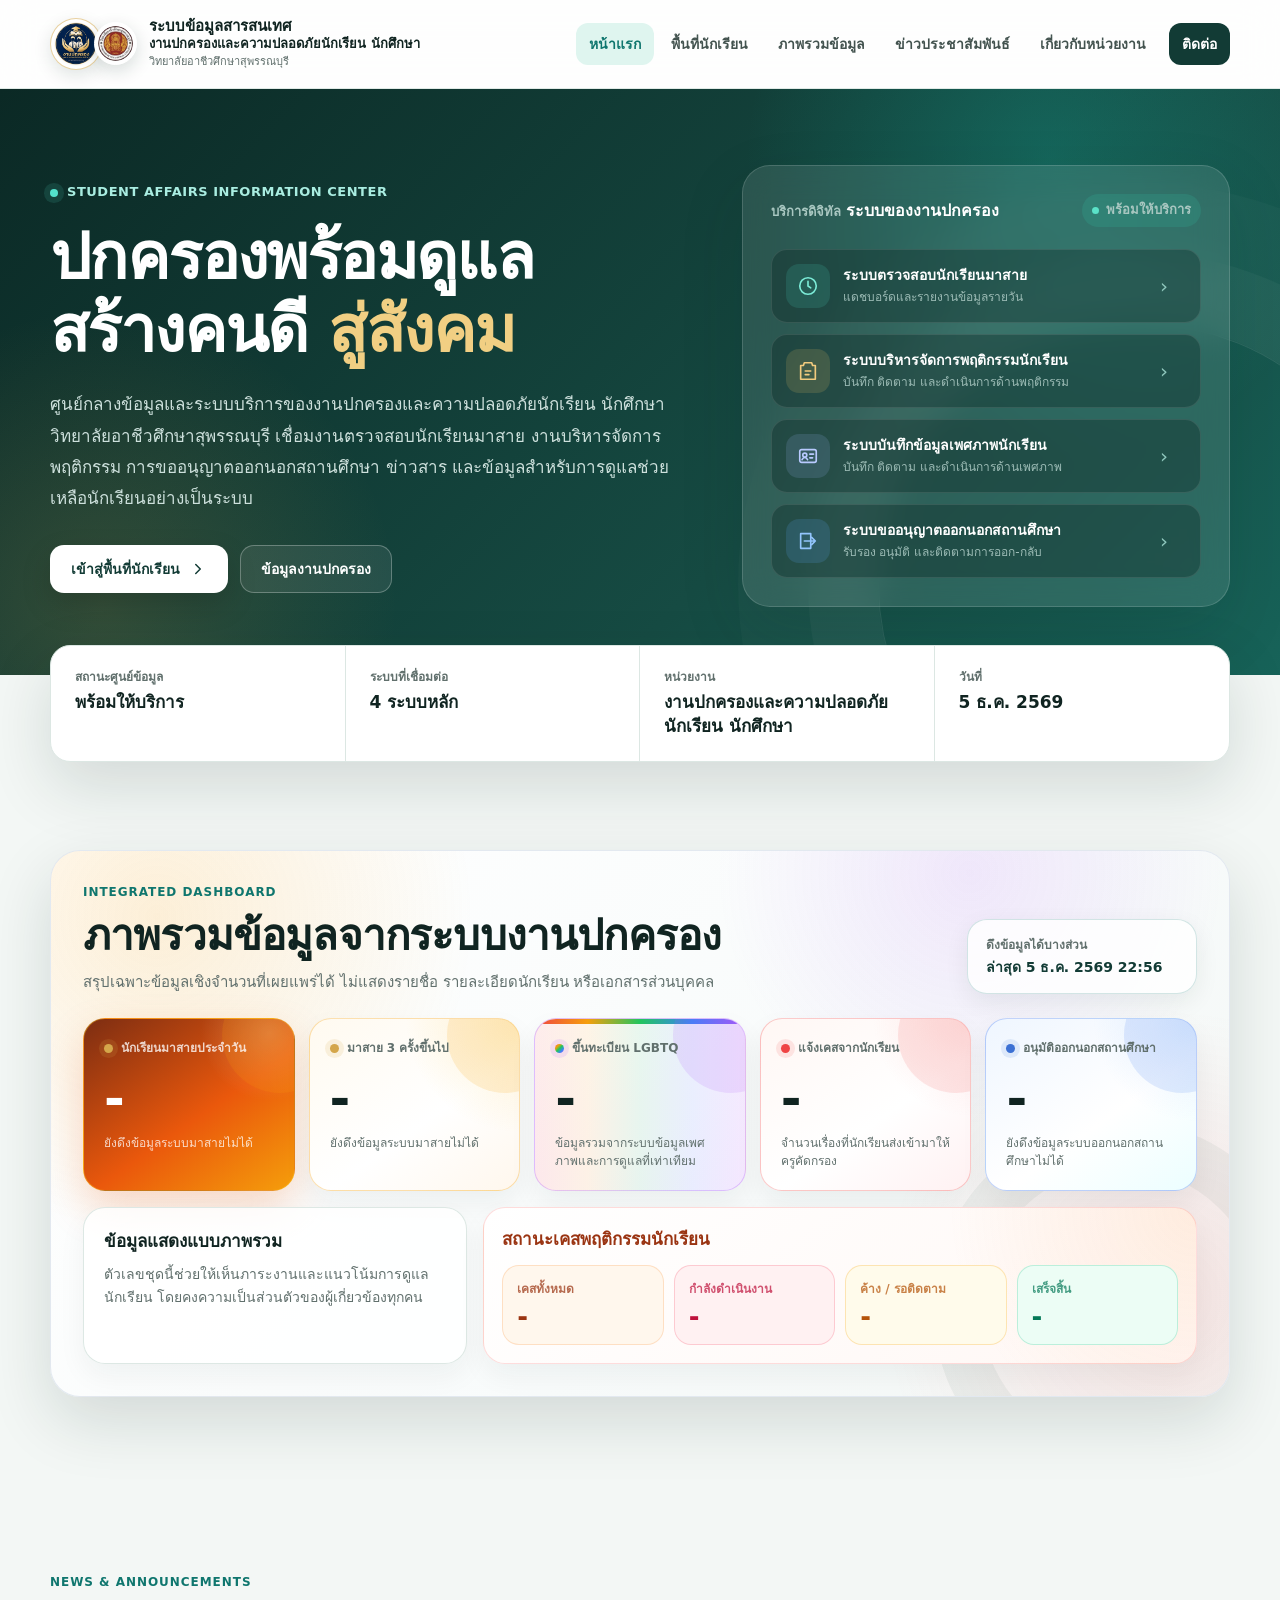
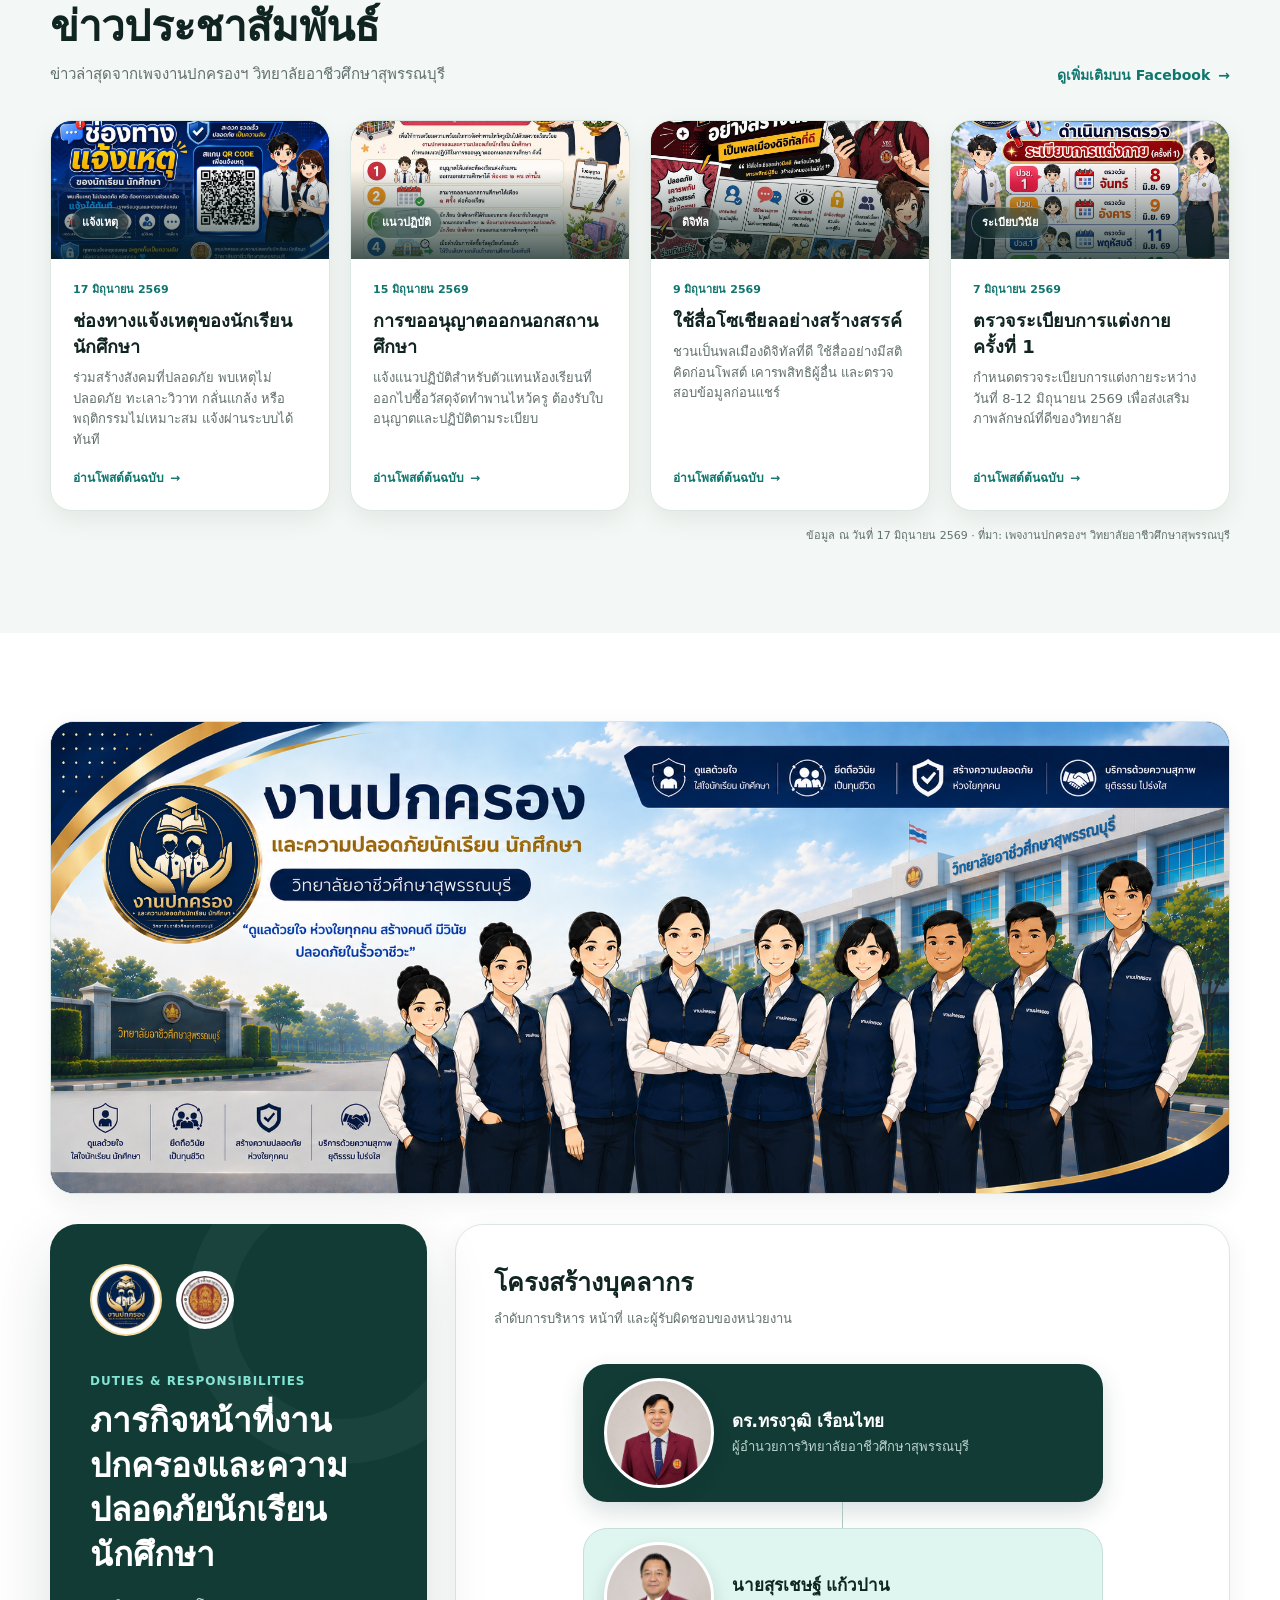
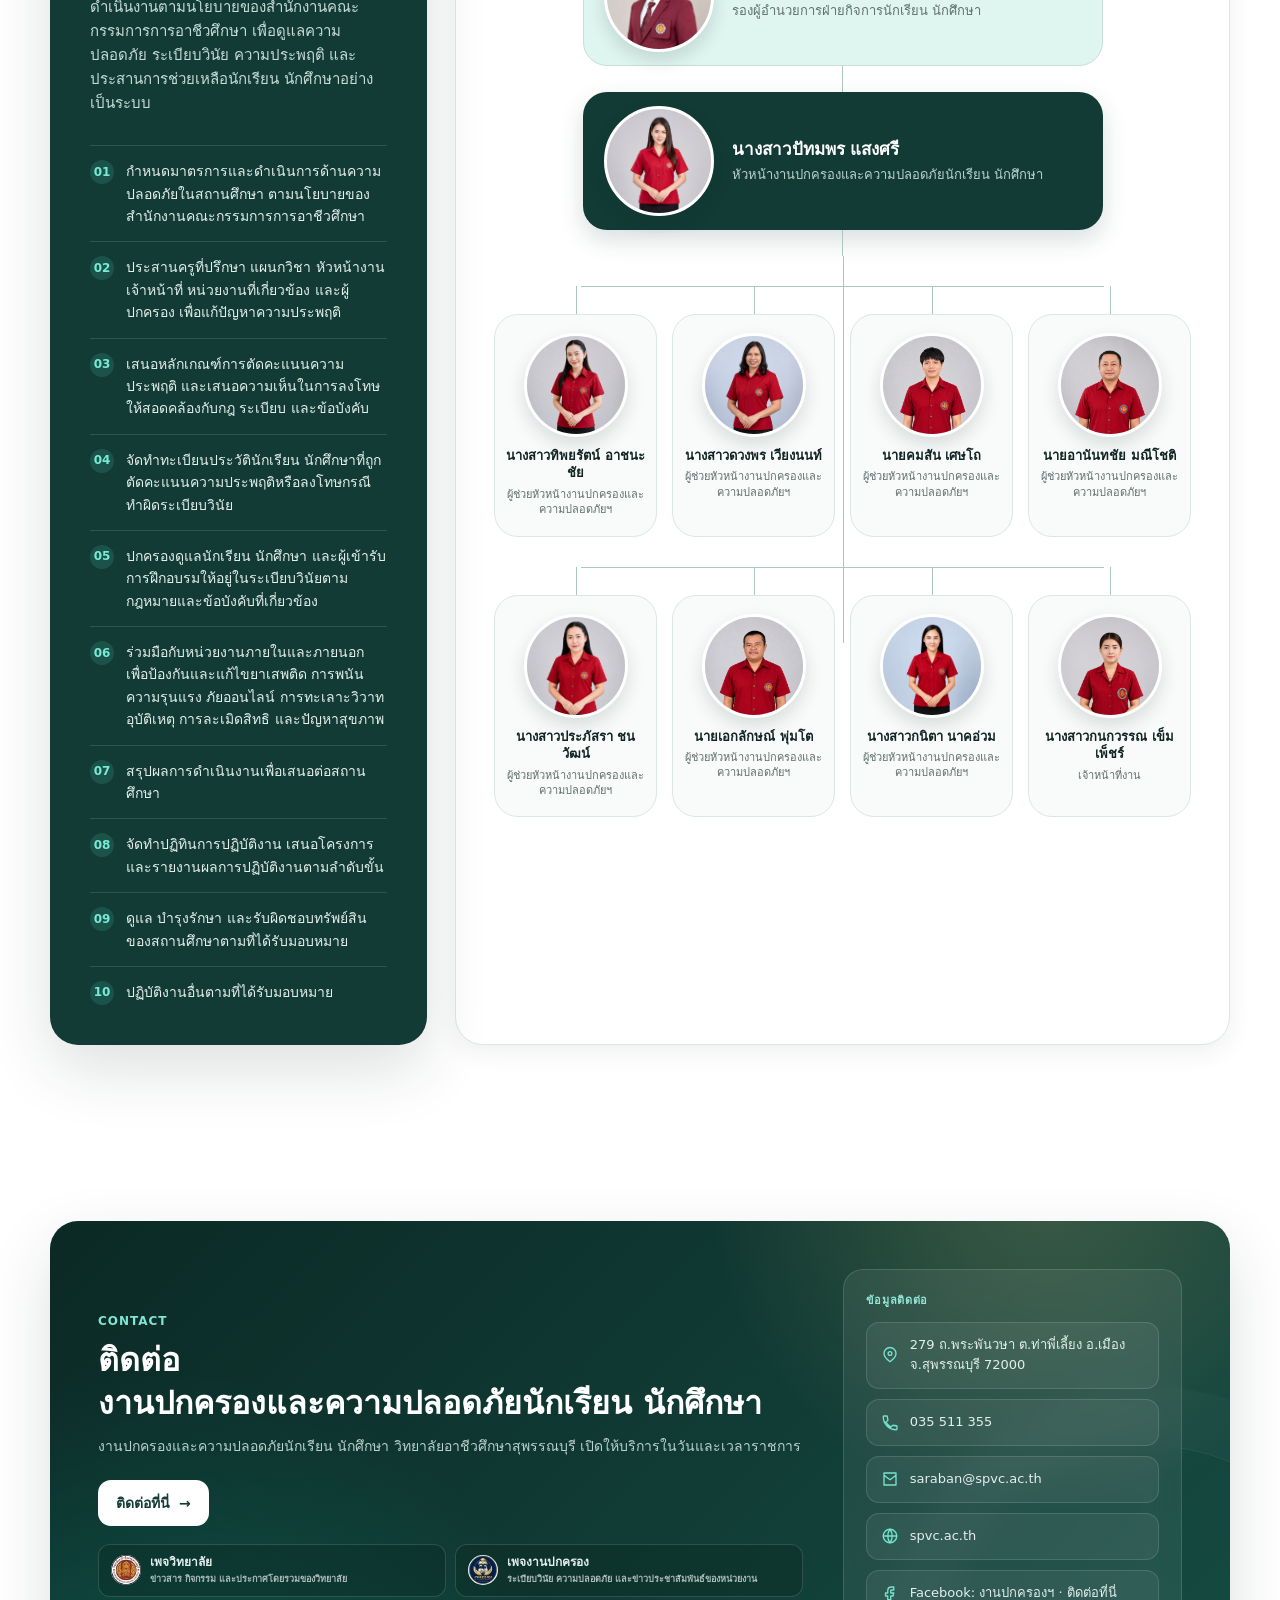
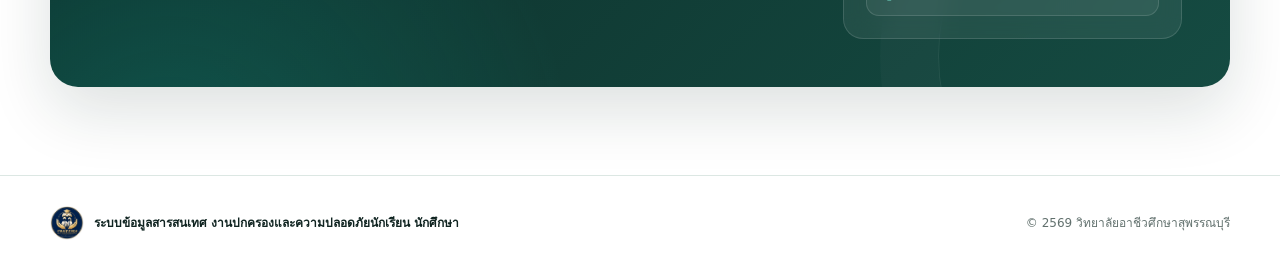
==== commit b0d566c4: "fix: scope late student KPI to current term" ====
--- a/index.html
+++ b/index.html
@@ -2213,7 +2213,7 @@
             <article class="overview-card late">
               <span class="overview-card-label"><i class="overview-dot gold"></i>มาสาย 3 ครั้งขึ้นไป</span>
               <strong id="lateFrequentCount">-</strong>
-              <small>นับจากข้อมูลมาสายที่บันทึกแล้ว</small>
+              <small id="lateFrequentLabel">กำลังตรวจสอบข้อมูลภาคเรียนปัจจุบัน</small>
             </article>
             <article class="overview-card identity">
               <span class="overview-card-label"><i class="overview-dot rainbow"></i>ขึ้นทะเบียน LGBTQ</span>
@@ -2512,6 +2512,7 @@
       lateDaily: "lateDailyCount",
       lateDailyLabel: "lateDailyLabel",
       lateFrequent: "lateFrequentCount",
+      lateFrequentLabel: "lateFrequentLabel",
       genderRegistered: "genderRegisteredCount",
       studentReports: "studentReportCountPublic",
       offCampusApproved: "offCampusApprovedCount",
@@ -2716,15 +2717,29 @@
       })).filter(record => record.date);
     }
 
+    function currentAcademicTerm(date = new Date()) {
+      const year = date.getFullYear();
+      const month = date.getMonth() + 1;
+      if (month >= 10) {
+        return { label: `ภาคเรียนที่ 2/${year + 543}`, start: `${year}-10-01`, end: `${year + 1}-04-30` };
+      }
+      if (month <= 4) {
+        return { label: `ภาคเรียนที่ 2/${year + 542}`, start: `${year - 1}-10-01`, end: `${year}-04-30` };
+      }
+      return { label: `ภาคเรียนที่ 1/${year + 543}`, start: `${year}-05-01`, end: `${year}-09-30` };
+    }
+
     function summarizeLate(rows) {
       const recorded = normalizeLateRows(rows).filter(record => String(record.status || "Recorded").trim() === "Recorded");
       const todayKey = toDateKey(new Date());
       const latestKey = recorded.map(record => record.date).sort().pop() || "";
       const focusKey = recorded.some(record => record.date === todayKey) ? todayKey : latestKey;
       const dailyCount = focusKey ? recorded.filter(record => record.date === focusKey).length : 0;
+      const term = currentAcademicTerm();
+      const termRecorded = recorded.filter(record => record.date >= term.start && record.date <= term.end);
       const byStudent = new Map();
 
-      recorded.forEach((record) => {
+      termRecorded.forEach((record) => {
         if (!record.studentKey) return;
         byStudent.set(record.studentKey, (byStudent.get(record.studentKey) || 0) + 1);
       });
@@ -2732,6 +2747,7 @@
       return {
         dailyCount,
         frequentCount: [...byStudent.values()].filter(count => count >= 3).length,
+        termLabel: term.label,
         focusKey,
         isToday: focusKey === todayKey
       };
@@ -2802,10 +2818,12 @@
         setOverviewText("lateDaily", formatThaiNumber(late.dailyCount));
         setOverviewText("lateFrequent", formatThaiNumber(late.frequentCount));
         setOverviewText("lateDailyLabel", `${late.isToday ? "วันนี้" : "ข้อมูลล่าสุด"} ${formatThaiDateKey(late.focusKey)}`);
+        setOverviewText("lateFrequentLabel", `นับเฉพาะ ${late.termLabel}`);
       } else {
         setOverviewText("lateDaily", "-");
         setOverviewText("lateFrequent", "-");
         setOverviewText("lateDailyLabel", "ยังดึงข้อมูลระบบมาสายไม่ได้");
+        setOverviewText("lateFrequentLabel", "ยังดึงข้อมูลระบบมาสายไม่ได้");
       }
 
       const affairs = results[1].status === "fulfilled" ? results[1].value : null;
